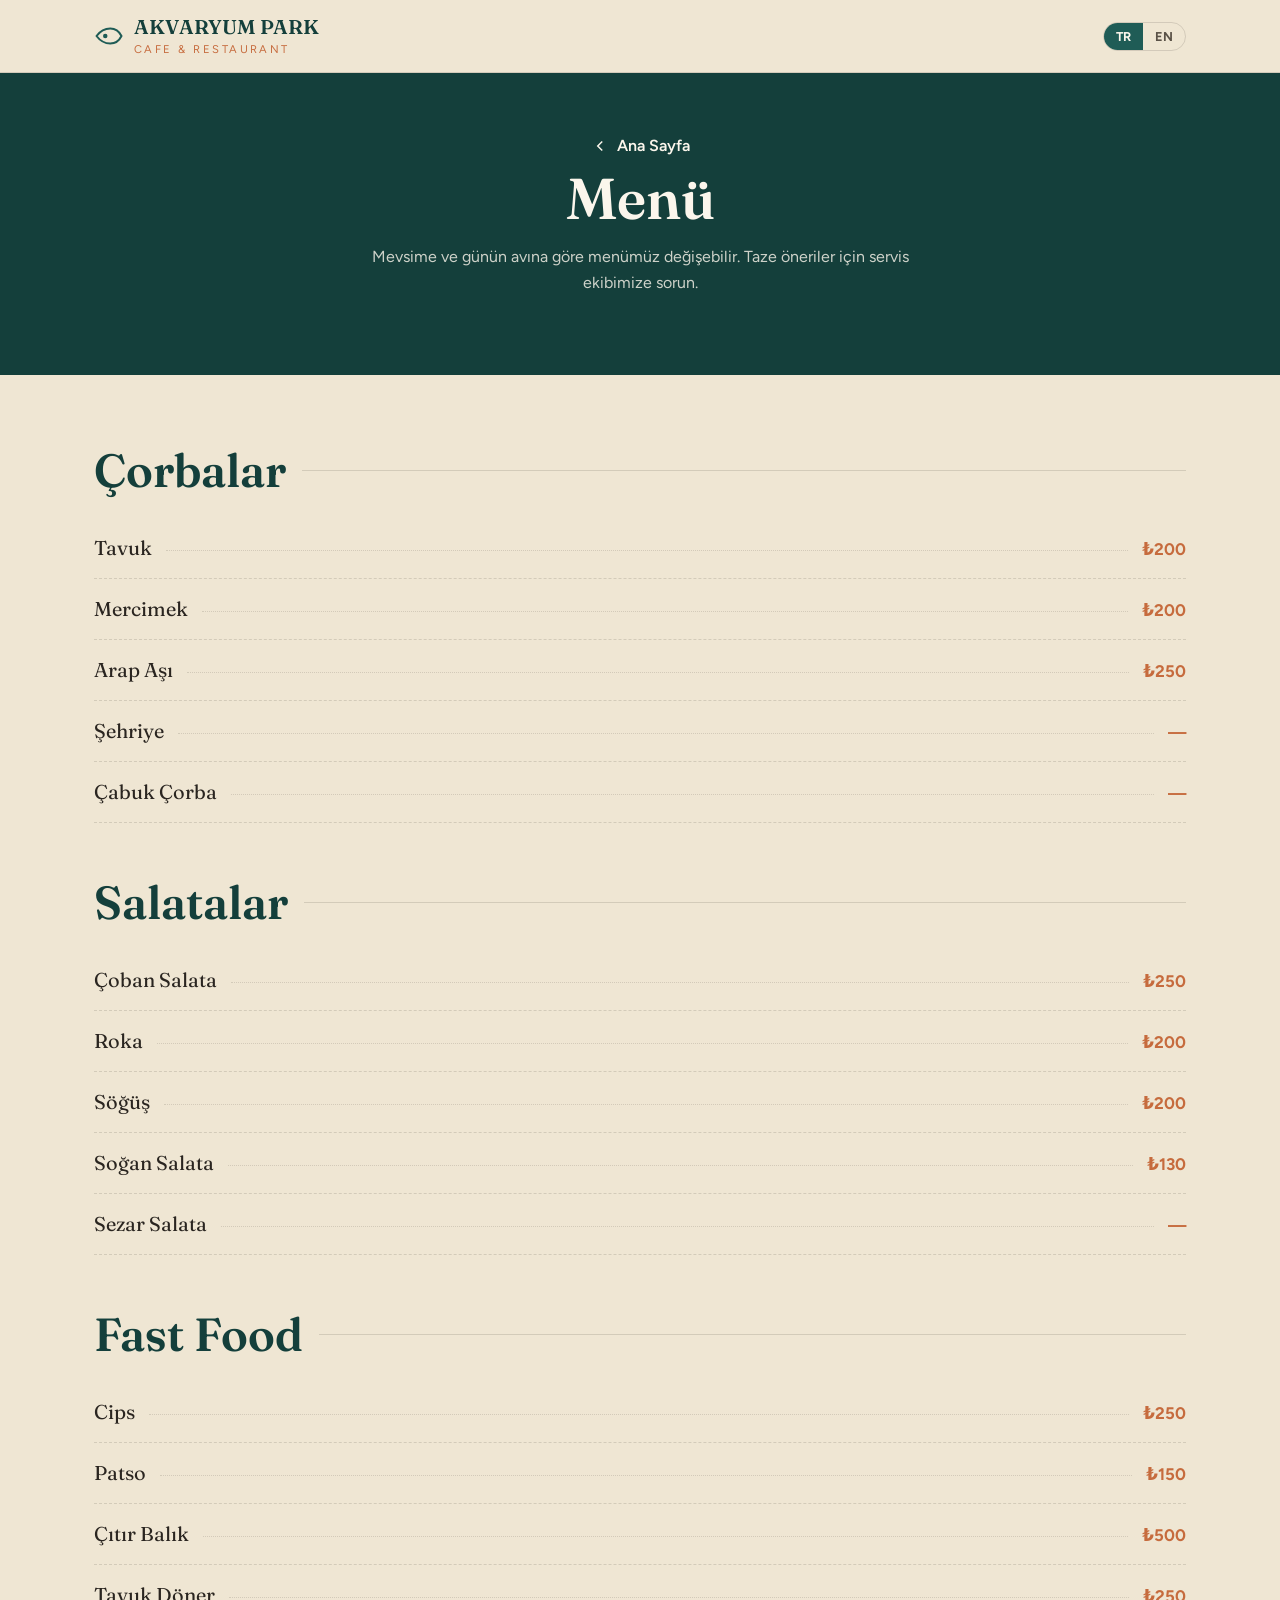
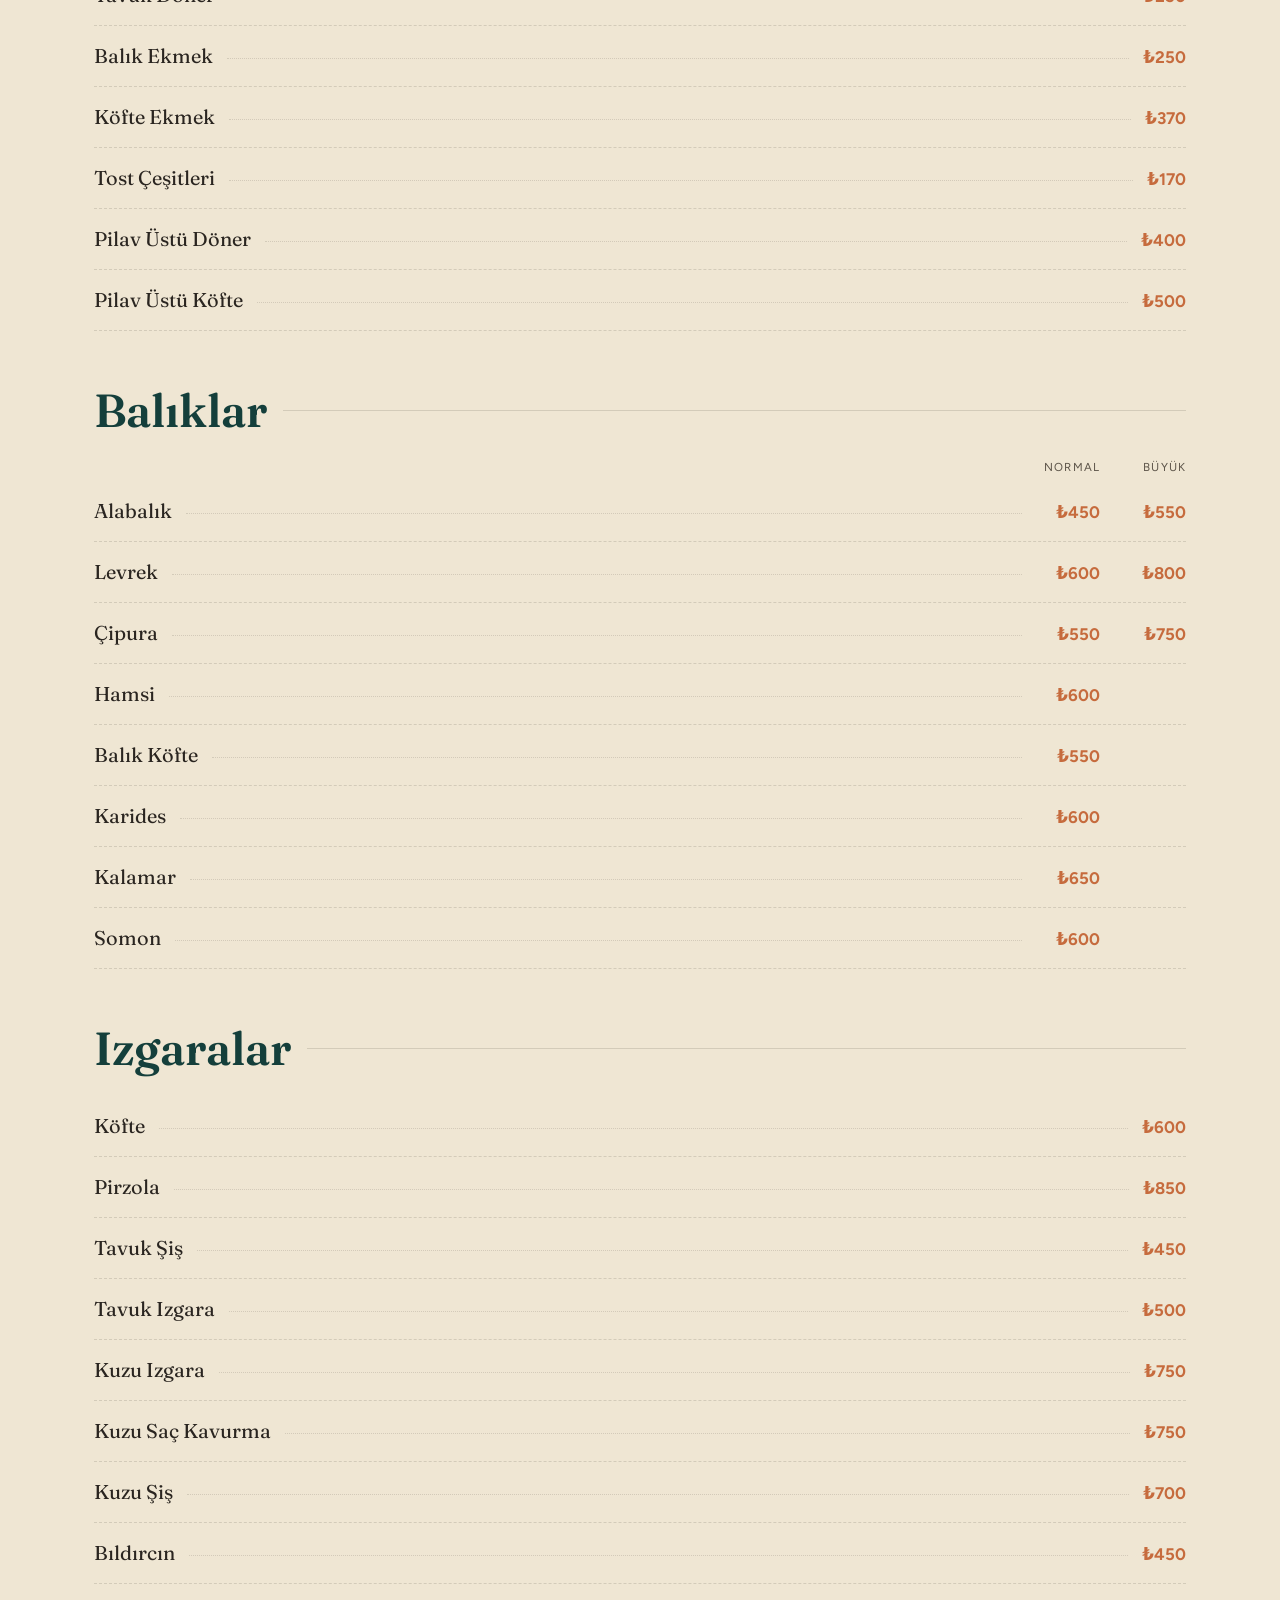
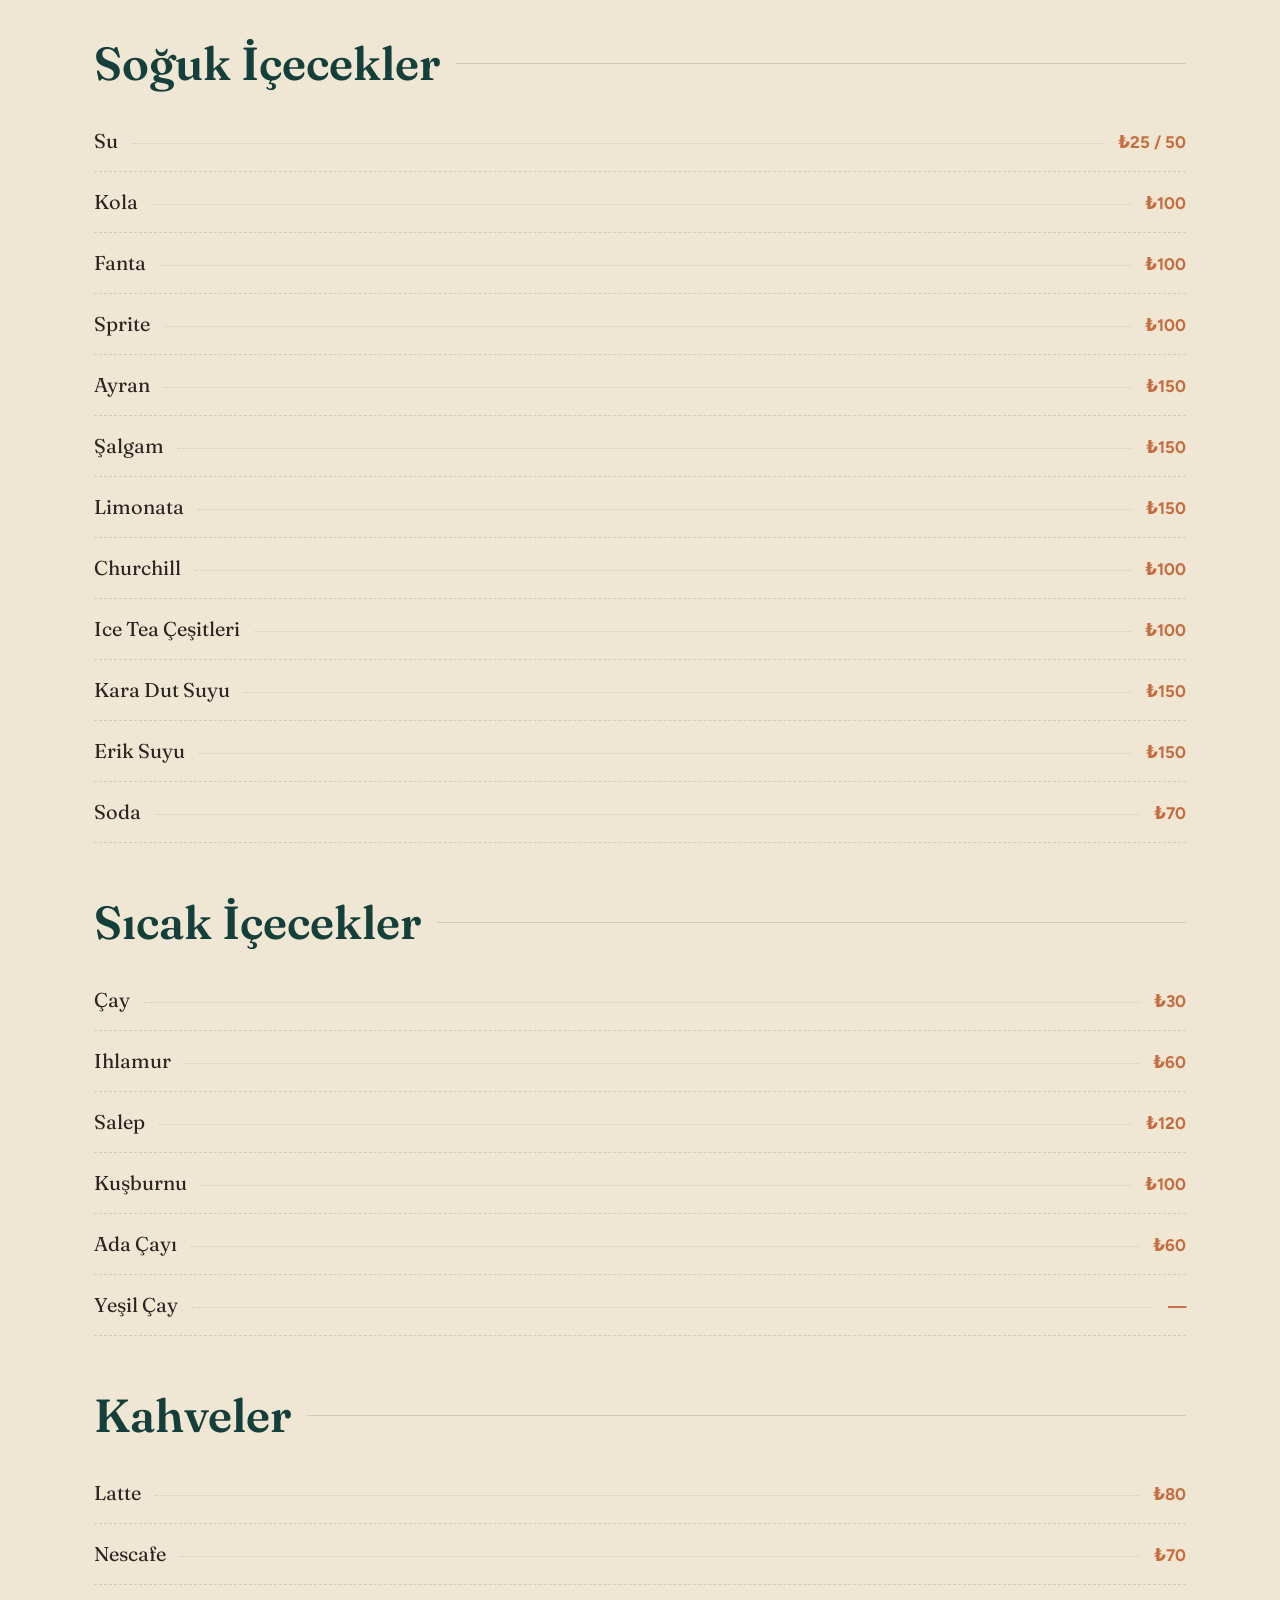
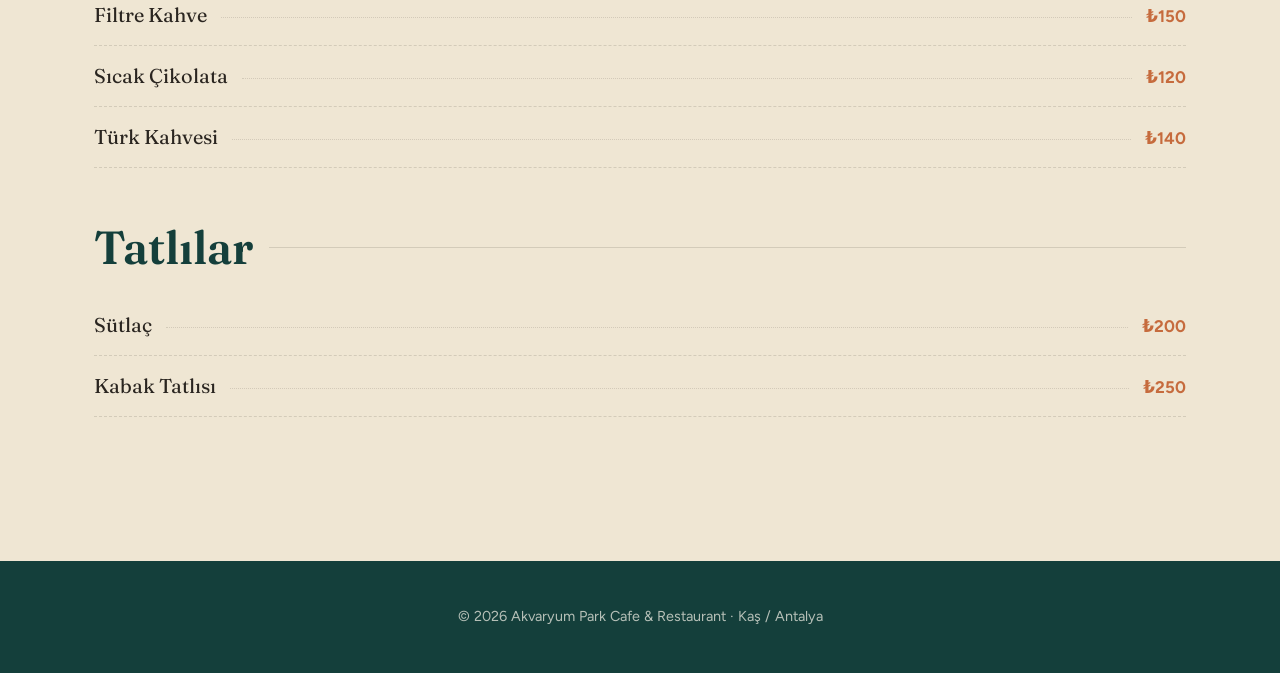
==== menu.html @ d9b3bcff "Akvaryum Park site - ilk surum" ====
<!DOCTYPE html>
<html lang="tr">
<head>
<meta charset="UTF-8" />
<meta name="viewport" content="width=device-width, initial-scale=1" />
<title>Menü — Akvaryum Park Cafe & Restaurant</title>
<meta name="description" content="Akvaryum Park Cafe & Restaurant menüsü — taze deniz ürünleri, ızgaralar, mezeler, içecekler ve tatlılar. Kaş Yeşilköy." />
<link rel="preconnect" href="https://fonts.googleapis.com">
<link rel="preconnect" href="https://fonts.gstatic.com" crossorigin>
<link href="https://fonts.googleapis.com/css2?family=Fraunces:opsz,wght@9..144,400;9..144,500;9..144,600&family=Figtree:wght@400;500;600;700&display=swap" rel="stylesheet">
<link rel="stylesheet" href="style.css" />
</head>
<body>

<header class="topbar">
  <div class="wrap">
    <a class="brand" href="index.html">
      <svg viewBox="0 0 24 24" fill="none" stroke="currentColor" stroke-width="1.6" stroke-linecap="round" stroke-linejoin="round" aria-hidden="true"><path d="M2 12c3-4 7-6 11-6 4 0 7 2 9 6-2 4-5 6-9 6-4 0-8-2-11-6Z"/><circle cx="9" cy="12" r="1" fill="currentColor"/></svg>
      <span style="display:flex;flex-direction:column"><b>Akvaryum Park</b><span>Cafe &amp; Restaurant</span></span>
    </a>
    <div class="lang" role="group" aria-label="Dil / Language" style="margin-left:auto">
      <button data-lang="tr" type="button">TR</button>
      <button data-lang="en" type="button">EN</button>
    </div>
  </div>
</header>

<section class="menu-hero">
  <div class="wrap">
    <a class="back-link" href="index.html">
      <svg width="18" height="18" viewBox="0 0 24 24" fill="none" stroke="currentColor" stroke-width="2"><path d="m15 18-6-6 6-6"/></svg>
      <span data-tr="Ana Sayfa" data-en="Home">Ana Sayfa</span>
    </a>
    <h1 data-tr="Menü" data-en="Menu">Menü</h1>
    <p data-tr="Mevsime ve günün avına göre menümüz değişebilir. Taze öneriler için servis ekibimize sorun." data-en="Our menu may change with the season and the day's catch. Ask our team for the freshest suggestions.">Mevsime ve günün avına göre menümüz değişebilir. Taze öneriler için servis ekibimize sorun.</p>
  </div>
</section>

<main class="menu-body">
  <div class="wrap">

    <!-- ÇORBALAR -->
    <div class="cat">
      <h2 data-tr="Çorbalar" data-en="Soups">Çorbalar</h2>
      <div class="dish"><div><span class="name" data-tr="Tavuk" data-en="Chicken">Tavuk</span></div><span class="dots"></span><span class="price">₺200</span></div>
      <div class="dish"><div><span class="name" data-tr="Mercimek" data-en="Lentil">Mercimek</span></div><span class="dots"></span><span class="price">₺200</span></div>
      <div class="dish"><div><span class="name" data-tr="Arap Aşı" data-en="Spicy Chicken">Arap Aşı</span></div><span class="dots"></span><span class="price">₺250</span></div>
      <div class="dish"><div><span class="name" data-tr="Şehriye" data-en="Vermicelli">Şehriye</span></div><span class="dots"></span><span class="price">—</span></div>
      <div class="dish"><div><span class="name" data-tr="Çabuk Çorba" data-en="Quick Soup">Çabuk Çorba</span></div><span class="dots"></span><span class="price">—</span></div>
    </div>

    <!-- SALATALAR -->
    <div class="cat">
      <h2 data-tr="Salatalar" data-en="Salads">Salatalar</h2>
      <div class="dish"><div><span class="name" data-tr="Çoban Salata" data-en="Shepherd's Salad">Çoban Salata</span></div><span class="dots"></span><span class="price">₺250</span></div>
      <div class="dish"><div><span class="name" data-tr="Roka" data-en="Arugula Salad">Roka</span></div><span class="dots"></span><span class="price">₺200</span></div>
      <div class="dish"><div><span class="name" data-tr="Söğüş" data-en="Cold Cut Salad">Söğüş</span></div><span class="dots"></span><span class="price">₺200</span></div>
      <div class="dish"><div><span class="name" data-tr="Soğan Salata" data-en="Onion Salad">Soğan Salata</span></div><span class="dots"></span><span class="price">₺130</span></div>
      <div class="dish"><div><span class="name" data-tr="Sezar Salata" data-en="Caesar Salad">Sezar Salata</span></div><span class="dots"></span><span class="price">—</span></div>
    </div>

    <!-- FAST FOOD -->
    <div class="cat">
      <h2 data-tr="Fast Food" data-en="Fast Food">Fast Food</h2>
      <div class="dish"><div><span class="name" data-tr="Cips" data-en="Chips">Cips</span></div><span class="dots"></span><span class="price">₺250</span></div>
      <div class="dish"><div><span class="name" data-tr="Patso" data-en="Patso">Patso</span></div><span class="dots"></span><span class="price">₺150</span></div>
      <div class="dish"><div><span class="name" data-tr="Çıtır Balık" data-en="Crispy Fish">Çıtır Balık</span></div><span class="dots"></span><span class="price">₺500</span></div>
      <div class="dish"><div><span class="name" data-tr="Tavuk Döner" data-en="Chicken Döner">Tavuk Döner</span></div><span class="dots"></span><span class="price">₺250</span></div>
      <div class="dish"><div><span class="name" data-tr="Balık Ekmek" data-en="Fish Bread">Balık Ekmek</span></div><span class="dots"></span><span class="price">₺250</span></div>
      <div class="dish"><div><span class="name" data-tr="Köfte Ekmek" data-en="Meatball Bread">Köfte Ekmek</span></div><span class="dots"></span><span class="price">₺370</span></div>
      <div class="dish"><div><span class="name" data-tr="Tost Çeşitleri" data-en="Toasties">Tost Çeşitleri</span></div><span class="dots"></span><span class="price">₺170</span></div>
      <div class="dish"><div><span class="name" data-tr="Pilav Üstü Döner" data-en="Döner over Rice">Pilav Üstü Döner</span></div><span class="dots"></span><span class="price">₺400</span></div>
      <div class="dish"><div><span class="name" data-tr="Pilav Üstü Köfte" data-en="Meatballs over Rice">Pilav Üstü Köfte</span></div><span class="dots"></span><span class="price">₺500</span></div>
    </div>

    <!-- BALIKLAR -->
    <div class="cat">
      <h2 data-tr="Balıklar" data-en="Seafood">Balıklar</h2>
      <div class="price-head"><span data-tr="Normal" data-en="Regular">Normal</span><span data-tr="Büyük" data-en="Large">Büyük</span></div>
      <div class="dish"><div><span class="name" data-tr="Alabalık" data-en="Trout">Alabalık</span></div><span class="dots"></span><span class="p2"><b>₺450</b><b>₺550</b></span></div>
      <div class="dish"><div><span class="name" data-tr="Levrek" data-en="Sea Bass">Levrek</span></div><span class="dots"></span><span class="p2"><b>₺600</b><b>₺800</b></span></div>
      <div class="dish"><div><span class="name" data-tr="Çipura" data-en="Sea Bream">Çipura</span></div><span class="dots"></span><span class="p2"><b>₺550</b><b>₺750</b></span></div>
      <div class="dish"><div><span class="name" data-tr="Hamsi" data-en="Anchovy">Hamsi</span></div><span class="dots"></span><span class="p2"><b>₺600</b><b class="empty">–</b></span></div>
      <div class="dish"><div><span class="name" data-tr="Balık Köfte" data-en="Fish Meatballs">Balık Köfte</span></div><span class="dots"></span><span class="p2"><b>₺550</b><b class="empty">–</b></span></div>
      <div class="dish"><div><span class="name" data-tr="Karides" data-en="Prawn">Karides</span></div><span class="dots"></span><span class="p2"><b>₺600</b><b class="empty">–</b></span></div>
      <div class="dish"><div><span class="name" data-tr="Kalamar" data-en="Calamari">Kalamar</span></div><span class="dots"></span><span class="p2"><b>₺650</b><b class="empty">–</b></span></div>
      <div class="dish"><div><span class="name" data-tr="Somon" data-en="Salmon">Somon</span></div><span class="dots"></span><span class="p2"><b>₺600</b><b class="empty">–</b></span></div>
    </div>

    <!-- IZGARALAR -->
    <div class="cat">
      <h2 data-tr="Izgaralar" data-en="Grills">Izgaralar</h2>
      <div class="dish"><div><span class="name" data-tr="Köfte" data-en="Meatballs">Köfte</span></div><span class="dots"></span><span class="price">₺600</span></div>
      <div class="dish"><div><span class="name" data-tr="Pirzola" data-en="Lamb Chops">Pirzola</span></div><span class="dots"></span><span class="price">₺850</span></div>
      <div class="dish"><div><span class="name" data-tr="Tavuk Şiş" data-en="Chicken Shish">Tavuk Şiş</span></div><span class="dots"></span><span class="price">₺450</span></div>
      <div class="dish"><div><span class="name" data-tr="Tavuk Izgara" data-en="Grilled Chicken">Tavuk Izgara</span></div><span class="dots"></span><span class="price">₺500</span></div>
      <div class="dish"><div><span class="name" data-tr="Kuzu Izgara" data-en="Grilled Lamb">Kuzu Izgara</span></div><span class="dots"></span><span class="price">₺750</span></div>
      <div class="dish"><div><span class="name" data-tr="Kuzu Saç Kavurma" data-en="Sautéed Lamb">Kuzu Saç Kavurma</span></div><span class="dots"></span><span class="price">₺750</span></div>
      <div class="dish"><div><span class="name" data-tr="Kuzu Şiş" data-en="Lamb Shish">Kuzu Şiş</span></div><span class="dots"></span><span class="price">₺700</span></div>
      <div class="dish"><div><span class="name" data-tr="Bıldırcın" data-en="Grilled Quail">Bıldırcın</span></div><span class="dots"></span><span class="price">₺450</span></div>
    </div>

    <!-- SOĞUK İÇECEKLER -->
    <div class="cat">
      <h2 data-tr="Soğuk İçecekler" data-en="Cold Drinks">Soğuk İçecekler</h2>
      <div class="dish"><div><span class="name" data-tr="Su" data-en="Water">Su</span></div><span class="dots"></span><span class="price">₺25 / 50</span></div>
      <div class="dish"><div><span class="name" data-tr="Kola" data-en="Cola">Kola</span></div><span class="dots"></span><span class="price">₺100</span></div>
      <div class="dish"><div><span class="name" data-tr="Fanta" data-en="Fanta">Fanta</span></div><span class="dots"></span><span class="price">₺100</span></div>
      <div class="dish"><div><span class="name" data-tr="Sprite" data-en="Sprite">Sprite</span></div><span class="dots"></span><span class="price">₺100</span></div>
      <div class="dish"><div><span class="name" data-tr="Ayran" data-en="Ayran">Ayran</span></div><span class="dots"></span><span class="price">₺150</span></div>
      <div class="dish"><div><span class="name" data-tr="Şalgam" data-en="Turnip Juice">Şalgam</span></div><span class="dots"></span><span class="price">₺150</span></div>
      <div class="dish"><div><span class="name" data-tr="Limonata" data-en="Lemonade">Limonata</span></div><span class="dots"></span><span class="price">₺150</span></div>
      <div class="dish"><div><span class="name" data-tr="Churchill" data-en="Churchill">Churchill</span></div><span class="dots"></span><span class="price">₺100</span></div>
      <div class="dish"><div><span class="name" data-tr="Ice Tea Çeşitleri" data-en="Iced Tea">Ice Tea Çeşitleri</span></div><span class="dots"></span><span class="price">₺100</span></div>
      <div class="dish"><div><span class="name" data-tr="Kara Dut Suyu" data-en="Black Mulberry Juice">Kara Dut Suyu</span></div><span class="dots"></span><span class="price">₺150</span></div>
      <div class="dish"><div><span class="name" data-tr="Erik Suyu" data-en="Plum Juice">Erik Suyu</span></div><span class="dots"></span><span class="price">₺150</span></div>
      <div class="dish"><div><span class="name" data-tr="Soda" data-en="Soda">Soda</span></div><span class="dots"></span><span class="price">₺70</span></div>
    </div>

    <!-- SICAK İÇECEKLER -->
    <div class="cat">
      <h2 data-tr="Sıcak İçecekler" data-en="Hot Drinks">Sıcak İçecekler</h2>
      <div class="dish"><div><span class="name" data-tr="Çay" data-en="Tea">Çay</span></div><span class="dots"></span><span class="price">₺30</span></div>
      <div class="dish"><div><span class="name" data-tr="Ihlamur" data-en="Linden">Ihlamur</span></div><span class="dots"></span><span class="price">₺60</span></div>
      <div class="dish"><div><span class="name" data-tr="Salep" data-en="Salep">Salep</span></div><span class="dots"></span><span class="price">₺120</span></div>
      <div class="dish"><div><span class="name" data-tr="Kuşburnu" data-en="Rosehip">Kuşburnu</span></div><span class="dots"></span><span class="price">₺100</span></div>
      <div class="dish"><div><span class="name" data-tr="Ada Çayı" data-en="Sage Tea">Ada Çayı</span></div><span class="dots"></span><span class="price">₺60</span></div>
      <div class="dish"><div><span class="name" data-tr="Yeşil Çay" data-en="Green Tea">Yeşil Çay</span></div><span class="dots"></span><span class="price">—</span></div>
    </div>

    <!-- KAHVELER -->
    <div class="cat">
      <h2 data-tr="Kahveler" data-en="Coffees">Kahveler</h2>
      <div class="dish"><div><span class="name" data-tr="Latte" data-en="Latte">Latte</span></div><span class="dots"></span><span class="price">₺80</span></div>
      <div class="dish"><div><span class="name" data-tr="Nescafe" data-en="Nescafé">Nescafe</span></div><span class="dots"></span><span class="price">₺70</span></div>
      <div class="dish"><div><span class="name" data-tr="Filtre Kahve" data-en="Filter Coffee">Filtre Kahve</span></div><span class="dots"></span><span class="price">₺150</span></div>
      <div class="dish"><div><span class="name" data-tr="Sıcak Çikolata" data-en="Hot Chocolate">Sıcak Çikolata</span></div><span class="dots"></span><span class="price">₺120</span></div>
      <div class="dish"><div><span class="name" data-tr="Türk Kahvesi" data-en="Turkish Coffee">Türk Kahvesi</span></div><span class="dots"></span><span class="price">₺140</span></div>
    </div>

    <!-- TATLILAR -->
    <div class="cat">
      <h2 data-tr="Tatlılar" data-en="Desserts">Tatlılar</h2>
      <div class="dish"><div><span class="name" data-tr="Sütlaç" data-en="Rice Pudding">Sütlaç</span></div><span class="dots"></span><span class="price">₺200</span></div>
      <div class="dish"><div><span class="name" data-tr="Kabak Tatlısı" data-en="Pumpkin Dessert">Kabak Tatlısı</span></div><span class="dots"></span><span class="price">₺250</span></div>
    </div>

  </div>
</main>

<footer>
  <div class="wrap">
    <p>© <span id="yil"></span> Akvaryum Park Cafe &amp; Restaurant · Kaş / Antalya</p>
  </div>
</footer>

<script>document.getElementById("yil").textContent = new Date().getFullYear();</script>
<script src="script.js"></script>
</body>
</html>
---- style.css ----
/* ============================================================
   Akvaryum Park Cafe & Restaurant
   Sıcak & rustik — Akdeniz bahçesi teması
   Palet: kum zemin · derin deniz-yeşili · kil/terracotta · zeytin
   ============================================================ */

:root {
  /* Renkler */
  --sand:      #EFE6D3;  /* zemin */
  --sand-2:    #E6DAC2;  /* koyu kum */
  --cream:     #FBF6EC;  /* kart yüzeyi */
  --sea:       #1F5C56;  /* derin deniz-yeşili (ana) */
  --sea-deep:  #143F3B;
  --clay:      #C66B3D;  /* terracotta aksan */
  --clay-deep: #A8542C;
  --olive:     #5B6B43;  /* bahçe yeşili */
  --gold:      #D99A4E;  /* sıcak güneş */
  --ink:       #2A2520;  /* metin */
  --ink-soft:  #5A5247;
  --line:      rgba(42,37,32,.14);

  /* Tipografi */
  --display: "Fraunces", Georgia, serif;
  --body:    "Figtree", system-ui, -apple-system, sans-serif;

  /* Ölçü */
  --maxw: 1140px;
  --radius: 14px;
  --shadow: 0 18px 40px -24px rgba(20,63,59,.45);
}

* { box-sizing: border-box; }

html { scroll-behavior: smooth; }
@media (prefers-reduced-motion: reduce) {
  html { scroll-behavior: auto; }
  * { animation: none !important; transition: none !important; }
}

body {
  margin: 0;
  font-family: var(--body);
  color: var(--ink);
  background: var(--sand);
  line-height: 1.6;
  -webkit-font-smoothing: antialiased;
}

img { max-width: 100%; display: block; }
a { color: inherit; }

.wrap { max-width: var(--maxw); margin: 0 auto; padding: 0 24px; }

/* ---------- Tipografi ---------- */
h1, h2, h3 { font-family: var(--display); font-weight: 600; line-height: 1.1; margin: 0; }
h2 { font-size: clamp(1.9rem, 4vw, 2.9rem); color: var(--sea-deep); }
.eyebrow {
  font-family: var(--body);
  font-weight: 700;
  font-size: .78rem;
  letter-spacing: .18em;
  text-transform: uppercase;
  color: var(--clay);
  margin: 0 0 .6rem;
}

/* ---------- Üst bar ---------- */
.topbar {
  position: sticky; top: 0; z-index: 50;
  background: rgba(239,230,211,.86);
  backdrop-filter: blur(10px);
  border-bottom: 1px solid var(--line);
}
.topbar .wrap {
  display: flex; align-items: center; gap: 18px;
  height: 72px;
}
.brand { display: flex; align-items: center; gap: 10px; text-decoration: none; margin-right: auto; }
.brand svg { width: 30px; height: 30px; color: var(--sea); flex: none; }
.brand b { font-family: var(--display); font-size: 1.25rem; color: var(--sea-deep); font-weight: 600; letter-spacing: .2px; }
.brand span { font-size: .7rem; letter-spacing: .22em; text-transform: uppercase; color: var(--clay); display: block; margin-top: -2px; }

.nav { display: flex; gap: 22px; align-items: center; }
.nav a { text-decoration: none; font-weight: 600; font-size: .95rem; color: var(--ink); position: relative; padding: 4px 0; }
.nav a::after {
  content: ""; position: absolute; left: 0; bottom: -2px; width: 0; height: 2px;
  background: var(--clay); transition: width .25s ease;
}
.nav a:hover::after, .nav a:focus-visible::after { width: 100%; }

.lang { display: inline-flex; border: 1px solid var(--line); border-radius: 999px; overflow: hidden; }
.lang button {
  border: 0; background: transparent; cursor: pointer;
  font-family: var(--body); font-weight: 700; font-size: .8rem;
  padding: 6px 12px; color: var(--ink-soft);
}
.lang button.is-active { background: var(--sea); color: var(--cream); }

.btn {
  display: inline-flex; align-items: center; gap: 8px;
  background: var(--clay); color: var(--cream);
  text-decoration: none; font-weight: 700; font-size: .95rem;
  padding: 12px 22px; border-radius: 999px; border: 0; cursor: pointer;
  transition: transform .15s ease, background .2s ease;
}
.btn:hover { background: var(--clay-deep); transform: translateY(-2px); }
.btn.ghost { background: transparent; color: var(--sea-deep); border: 1.5px solid var(--sea); }
.btn.ghost:hover { background: var(--sea); color: var(--cream); }
.btn.sea { background: var(--sea); }
.btn.sea:hover { background: var(--sea-deep); }

.menu-toggle { display: none; background: none; border: 0; cursor: pointer; color: var(--sea-deep); }

/* ---------- Hero ---------- */
.hero {
  position: relative; overflow: hidden;
  /* FOTOĞRAF: aşağıdaki gradyanı, gerçek bir görselle değiştirmek için
     .hero { background-image: url('img/hero.jpg'); background-size: cover; }
     satırını ekleyip alttaki ::before örtüsünü koru. */
  background:
    radial-gradient(900px 500px at 78% -8%, rgba(217,154,78,.55), transparent 60%),
    linear-gradient(180deg, #f4ecda 0%, #e9dcc0 46%, #cfe0d6 100%);
}
.hero .wrap { position: relative; z-index: 2; padding: 96px 24px 150px; max-width: 880px; }
.hero h1 {
  font-size: clamp(2.6rem, 7vw, 5rem);
  color: var(--sea-deep);
  letter-spacing: -.5px;
}
.hero .kicker {
  display: inline-block; margin-bottom: 18px;
  font-weight: 700; letter-spacing: .2em; text-transform: uppercase;
  font-size: .8rem; color: var(--clay);
}
.hero .lead {
  font-size: clamp(1.05rem, 2.4vw, 1.4rem);
  color: var(--ink-soft); max-width: 560px; margin: 18px 0 30px;
}
.hero .cta-row { display: flex; gap: 14px; flex-wrap: wrap; }

/* dalga ayracı (imza öğesi) */
.wave { display: block; width: 100%; height: 70px; }
.wave path { fill: var(--sand); }
.hero .wave { position: absolute; left: 0; bottom: -1px; z-index: 1; height: 90px; }

.divider { line-height: 0; background: transparent; }
.divider svg { width: 100%; height: 56px; display: block; }

/* ---------- Bölüm ortak ---------- */
section { padding: 80px 0; }
.section-head { max-width: 640px; margin-bottom: 44px; }
.section-head p { color: var(--ink-soft); font-size: 1.05rem; margin: 14px 0 0; }
.center { text-align: center; margin-left: auto; margin-right: auto; }

/* ---------- Hikaye ---------- */
.story { background: var(--cream); }
.story-grid { display: grid; grid-template-columns: 1.05fr .95fr; gap: 56px; align-items: center; }
.story p { font-size: 1.08rem; color: var(--ink-soft); margin: 0 0 18px; }
.story .photo {
  aspect-ratio: 4/5; border-radius: var(--radius); box-shadow: var(--shadow);
  background:
    radial-gradient(120% 90% at 20% 10%, rgba(217,154,78,.4), transparent 55%),
    linear-gradient(150deg, var(--sea) 0%, var(--sea-deep) 55%, var(--olive) 100%);
  display: grid; place-items: center; color: rgba(251,246,236,.85);
  text-align: center; padding: 24px; position: relative;
}
.photo-note { font-size: .82rem; letter-spacing: .04em; opacity: .8; max-width: 220px; }
.photo-note svg { width: 34px; height: 34px; margin: 0 auto 10px; opacity: .9; }

/* ---------- Öne çıkanlar ---------- */
.features { background: var(--sand); }
.cards { display: grid; grid-template-columns: repeat(3, 1fr); gap: 22px; }
.card {
  background: var(--cream); border-radius: var(--radius); padding: 30px 26px;
  border: 1px solid var(--line); box-shadow: 0 10px 30px -26px rgba(20,63,59,.5);
}
.card .ic {
  width: 48px; height: 48px; border-radius: 12px; display: grid; place-items: center;
  background: rgba(31,92,86,.1); color: var(--sea); margin-bottom: 16px;
}
.card .ic svg { width: 26px; height: 26px; }
.card h3 { font-size: 1.3rem; color: var(--sea-deep); margin-bottom: 8px; }
.card p { margin: 0; color: var(--ink-soft); }

/* ---------- Menü önizleme ---------- */
.menu-preview { background: var(--sea-deep); color: var(--cream); }
.menu-preview h2 { color: var(--cream); }
.menu-preview .section-head p { color: rgba(251,246,236,.78); }
.mp-grid { display: grid; grid-template-columns: repeat(2, 1fr); gap: 16px 48px; margin-bottom: 40px; }
.mp-item { display: flex; align-items: baseline; gap: 12px; padding: 12px 0; border-bottom: 1px dashed rgba(251,246,236,.22); }
.mp-item .name { font-family: var(--display); font-size: 1.18rem; }
.mp-item .dots { flex: 1; border-bottom: 1px dotted rgba(251,246,236,.35); transform: translateY(-4px); }
.mp-item .price { font-weight: 700; color: var(--gold); white-space: nowrap; }
.mp-item small { display: block; color: rgba(251,246,236,.6); font-size: .85rem; font-weight: 400; }

/* ---------- Galeri ---------- */
.gallery { background: var(--cream); }
.grid-photos { display: grid; grid-template-columns: repeat(4, 1fr); grid-auto-rows: 180px; gap: 14px; }
.gp {
  border-radius: 12px; overflow: hidden; position: relative;
  background: linear-gradient(135deg, var(--sand-2), var(--sea) 280%);
  display: grid; place-items: center; color: var(--sea-deep);
  border: 1px dashed rgba(31,92,86,.35);
}
.gp:nth-child(3n) { background: linear-gradient(135deg, #e7d8be, var(--clay) 320%); color: var(--clay-deep); }
.gp.tall { grid-row: span 2; }
.gp.wide { grid-column: span 2; }
.gp span { font-size: .8rem; letter-spacing: .04em; opacity: .75; }
.gp img { width: 100%; height: 100%; object-fit: cover; }

/* ---------- Yorumlar ---------- */
.reviews { background: var(--sand); }
.review-grid { display: grid; grid-template-columns: repeat(3, 1fr); gap: 22px; margin-bottom: 36px; }
.review {
  background: var(--cream); border-radius: var(--radius); padding: 26px;
  border: 1px solid var(--line); box-shadow: 0 10px 30px -26px rgba(20,63,59,.5);
}
.stars { color: var(--gold); letter-spacing: 2px; margin-bottom: 10px; }
.review p { font-style: italic; color: var(--ink); margin: 0 0 16px; }
.review .who { font-weight: 700; color: var(--sea-deep); }
.review .who small { display: block; font-weight: 400; color: var(--ink-soft); font-style: normal; }

/* ---------- İletişim ---------- */
.contact { background: var(--sea); color: var(--cream); }
.contact h2 { color: var(--cream); }
.contact-grid { display: grid; grid-template-columns: 1fr 1fr; gap: 48px; align-items: start; }
.info-row { display: flex; gap: 14px; margin-bottom: 22px; align-items: flex-start; }
.info-row svg { width: 24px; height: 24px; flex: none; color: var(--gold); margin-top: 3px; }
.info-row b { display: block; font-size: 1.05rem; }
.info-row a { color: var(--cream); text-decoration: none; }
.info-row a:hover { text-decoration: underline; }
.info-row span { color: rgba(251,246,236,.82); }
.socials { display: flex; gap: 12px; margin-top: 8px; }
.socials a {
  width: 44px; height: 44px; border-radius: 50%; display: grid; place-items: center;
  background: rgba(251,246,236,.12); color: var(--cream); transition: background .2s;
}
.socials a:hover { background: var(--clay); }
.map-frame { border-radius: var(--radius); overflow: hidden; box-shadow: var(--shadow); min-height: 340px; }
.map-frame iframe { width: 100%; height: 100%; min-height: 340px; border: 0; display: block; }

/* ---------- Footer ---------- */
footer { background: var(--sea-deep); color: rgba(251,246,236,.7); padding: 30px 0; text-align: center; font-size: .9rem; }
footer a { color: var(--gold); text-decoration: none; }

/* ============ MENÜ SAYFASI ============ */
.menu-hero { background: var(--sea-deep); color: var(--cream); padding: 60px 0 80px; text-align: center; position: relative; }
.menu-hero h1 { font-size: clamp(2.2rem, 6vw, 3.6rem); color: var(--cream); }
.menu-hero p { color: rgba(251,246,236,.8); max-width: 560px; margin: 14px auto 0; }
.menu-note {
  background: rgba(217,154,78,.18); border: 1px dashed var(--gold); color: #fbeeda;
  border-radius: 12px; padding: 14px 18px; margin: 28px auto 0; max-width: 760px; font-size: .92rem;
}
.menu-body { padding: 70px 0 90px; }
.cat { margin-bottom: 54px; }
.cat h2 { display: flex; align-items: center; gap: 16px; margin-bottom: 22px; }
.cat h2::after { content: ""; flex: 1; height: 1px; background: var(--line); }
.dish { display: flex; align-items: baseline; gap: 14px; padding: 14px 0; border-bottom: 1px dashed var(--line); }
.dish .name { font-family: var(--display); font-size: 1.25rem; color: var(--ink); }
.dish .desc { display: block; font-size: .92rem; color: var(--ink-soft); font-family: var(--body); margin-top: 2px; }
.dish .dots { flex: 1; border-bottom: 1px dotted var(--line); transform: translateY(-4px); }
.dish .price { font-weight: 700; color: var(--clay); white-space: nowrap; font-size: 1.05rem; }
.back-link { display: inline-flex; align-items: center; gap: 8px; color: var(--cream); text-decoration: none; font-weight: 600; margin-bottom: 8px; }
.back-link:hover { text-decoration: underline; }

/* çift fiyat (Normal / Büyük) */
.price-head { display: flex; justify-content: flex-end; gap: 22px; margin-bottom: 4px; }
.price-head span { width: 64px; text-align: right; font-size: .72rem; letter-spacing: .1em; text-transform: uppercase; color: var(--ink-soft); }
.dish .p2 { display: inline-flex; gap: 22px; white-space: nowrap; }
.dish .p2 b { width: 64px; text-align: right; color: var(--clay); font-weight: 700; font-size: 1.05rem; }
.dish .p2 b.empty { color: transparent; }
@media (max-width: 520px) {
  .price-head span, .dish .p2 b { width: 52px; }
  .dish .name { font-size: 1.12rem; }
}

/* ---------- Mobil ---------- */
@media (max-width: 860px) {
  .story-grid, .contact-grid { grid-template-columns: 1fr; gap: 32px; }
  .cards, .review-grid { grid-template-columns: 1fr; }
  .mp-grid { grid-template-columns: 1fr; }
  .grid-photos { grid-template-columns: repeat(2, 1fr); grid-auto-rows: 150px; }
  .gp.wide { grid-column: span 2; }

  .menu-toggle { display: inline-grid; place-items: center; }
  .nav {
    position: absolute; top: 72px; left: 0; right: 0;
    flex-direction: column; gap: 0; background: var(--cream);
    border-bottom: 1px solid var(--line); padding: 8px 0;
    display: none;
  }
  .nav.open { display: flex; }
  .nav a { width: 100%; padding: 14px 24px; }
  .topbar .wrap { gap: 12px; }
  .brand b { font-size: 1.05rem; white-space: nowrap; }
  .brand span { font-size: .62rem; }
  .brand svg { width: 26px; height: 26px; }
}

/* ---------- Rezervasyon / Organizasyon ---------- */
.booking { background: var(--sand); }
.booking-form {
  max-width: 720px; margin: 0 auto; background: var(--cream);
  border: 1px solid var(--line); border-radius: var(--radius);
  padding: 32px; box-shadow: var(--shadow);
}
.booking-form .field { margin-bottom: 18px; }
.booking-form label { display: block; font-weight: 600; font-size: .9rem; margin-bottom: 6px; color: var(--sea-deep); }
.booking-form input, .booking-form select, .booking-form textarea {
  width: 100%; padding: 12px 14px; border: 1px solid var(--line); border-radius: 10px;
  font-family: var(--body); font-size: 1rem; background: #fff; color: var(--ink);
}
.booking-form textarea { resize: vertical; }
.booking-form input:focus, .booking-form select:focus, .booking-form textarea:focus {
  outline: none; border-color: var(--sea); box-shadow: 0 0 0 3px rgba(31,92,86,.15);
}
.row2 { display: grid; grid-template-columns: 1fr 1fr; gap: 16px; }
.booking-form .btn { width: 100%; justify-content: center; margin-top: 8px; }
.form-note { font-size: .85rem; color: var(--ink-soft); text-align: center; margin: 14px 0 0; }
@media (max-width: 560px) { .row2 { grid-template-columns: 1fr; } .booking-form { padding: 22px; } }

/* erişilebilirlik */
:focus-visible { outline: 3px solid var(--gold); outline-offset: 2px; border-radius: 4px; }
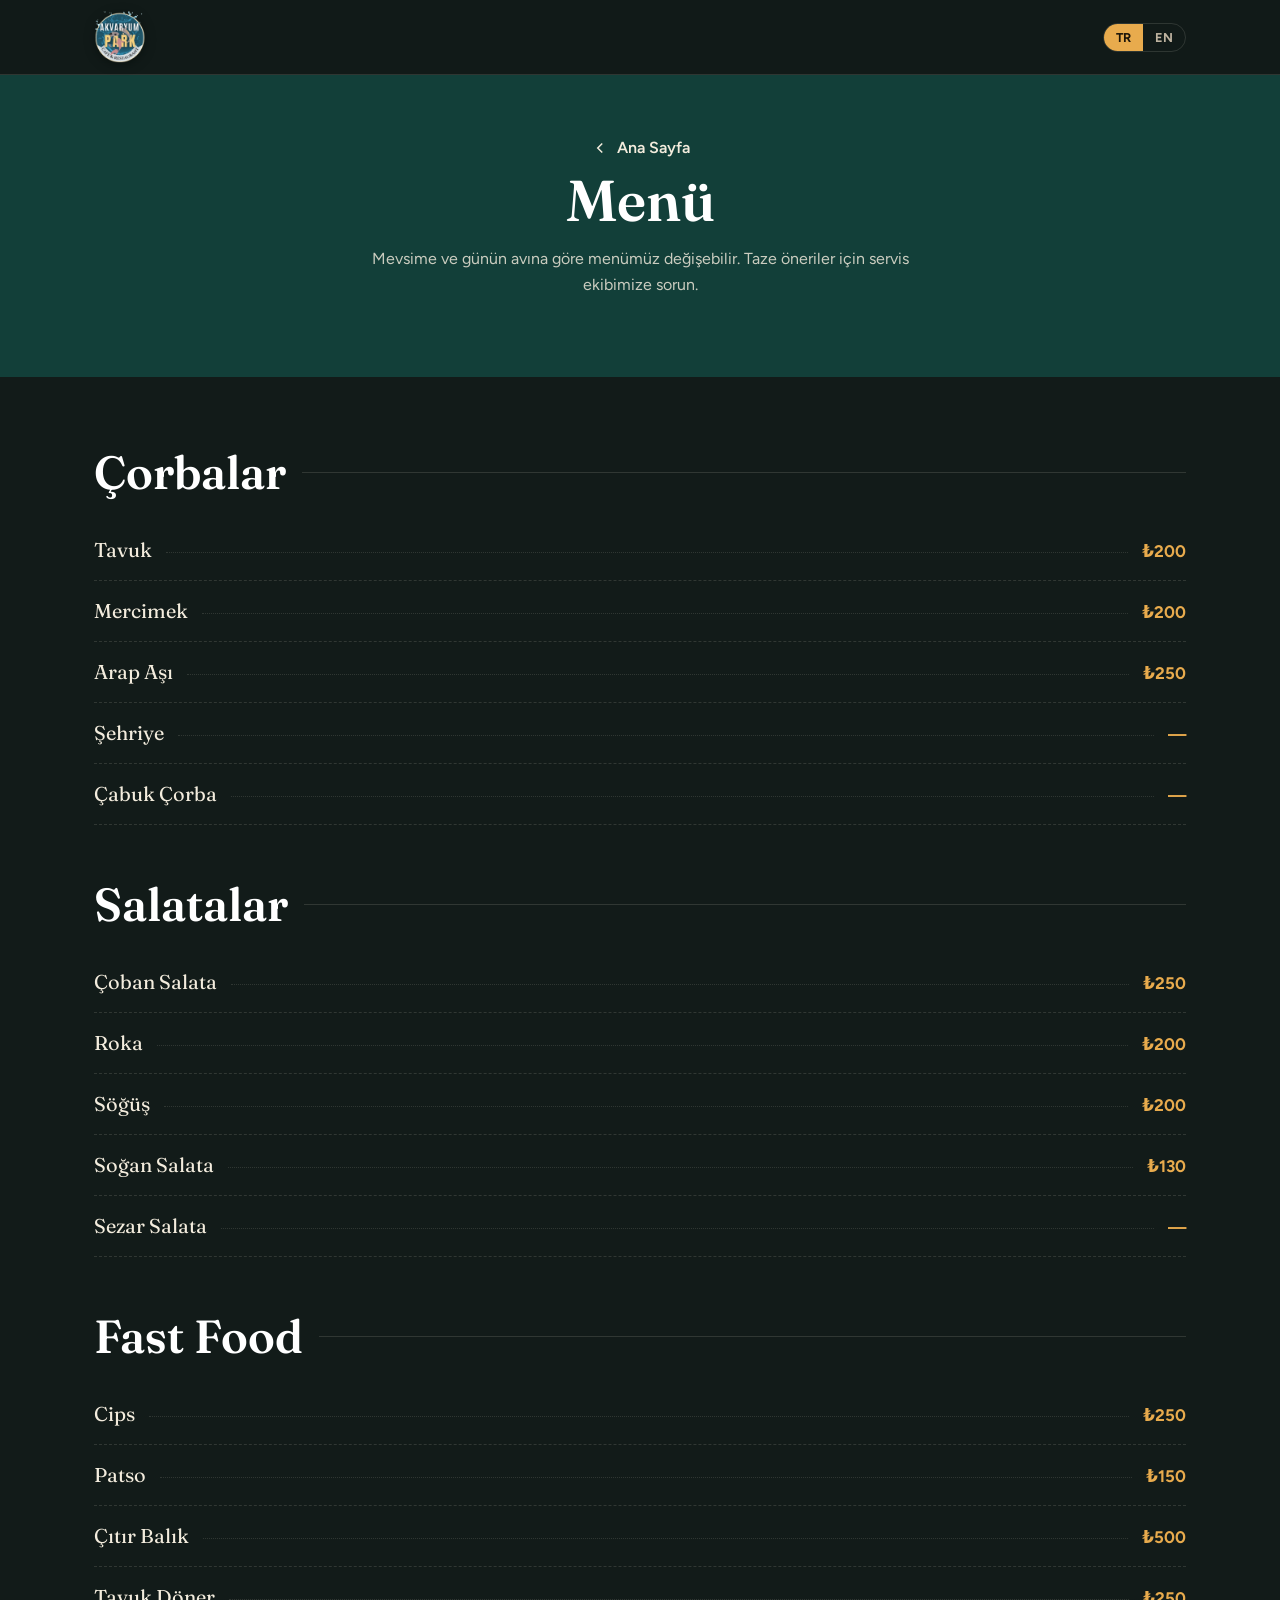
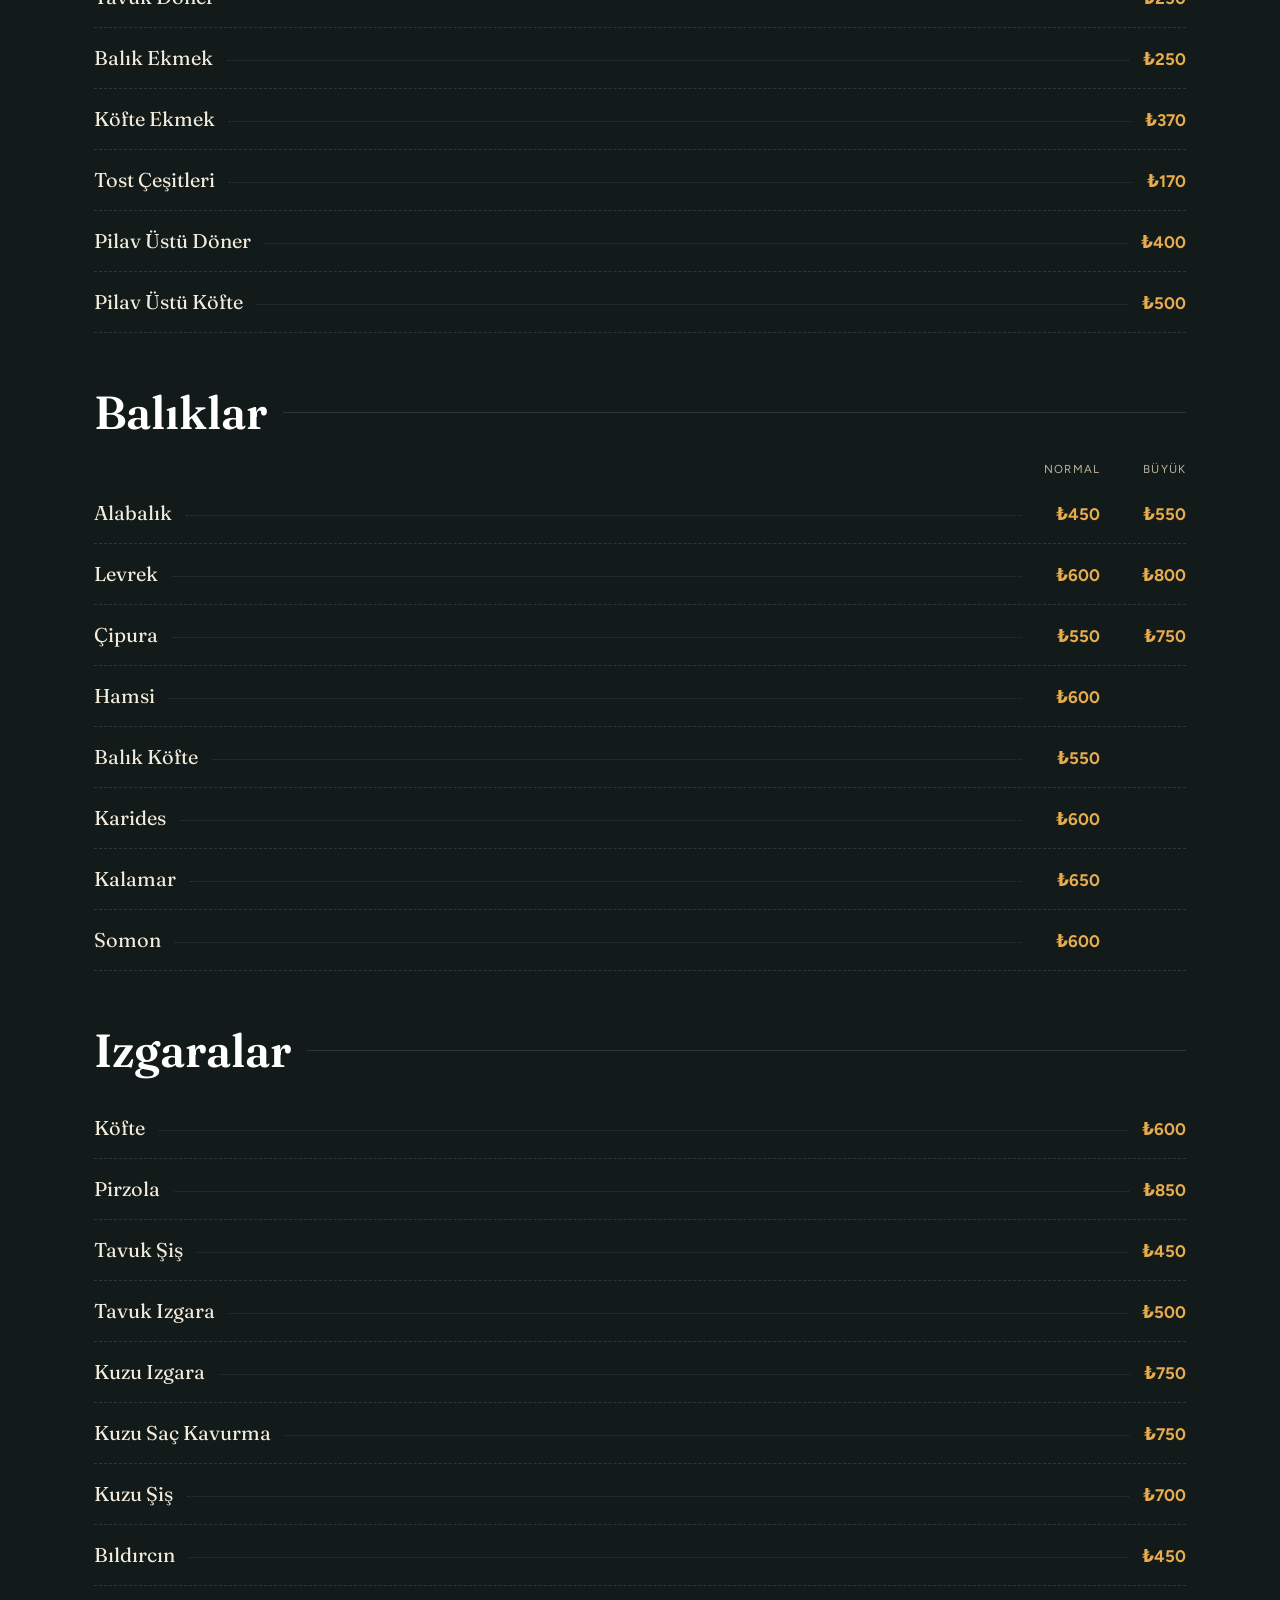
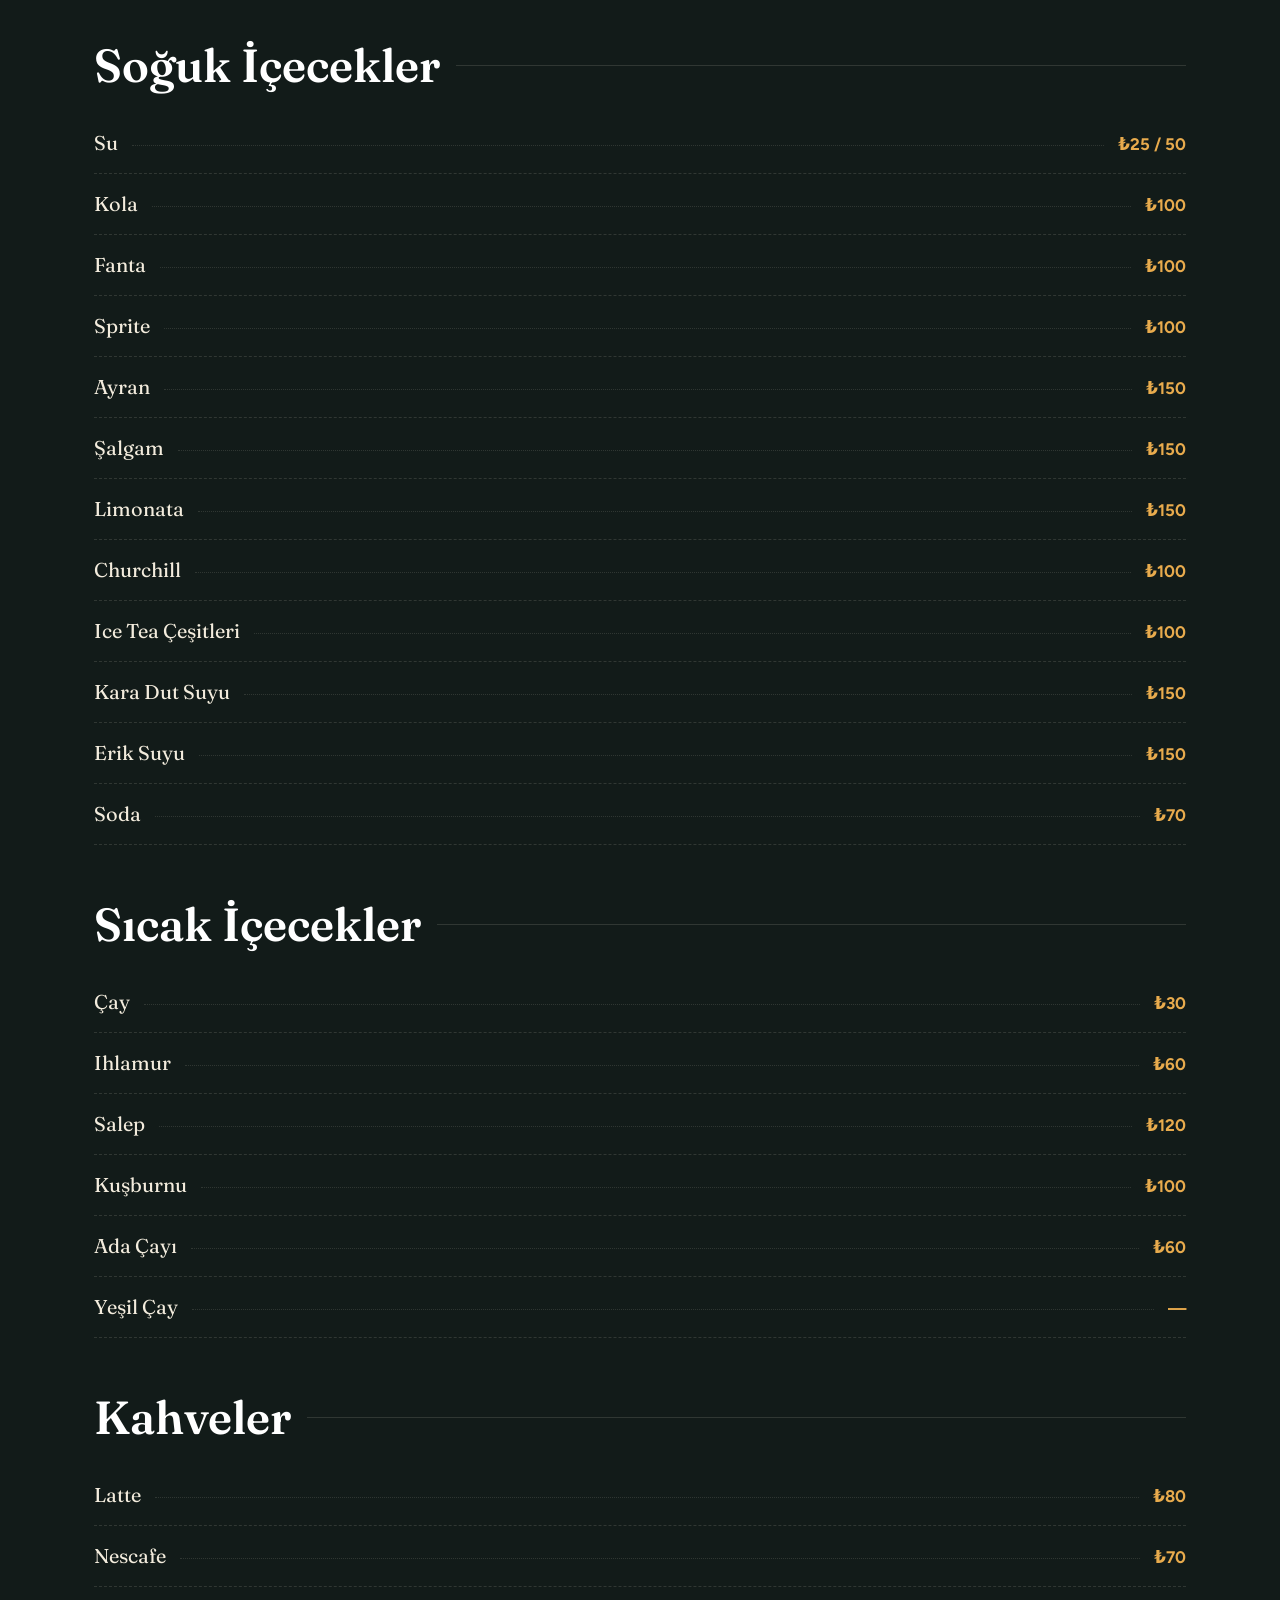
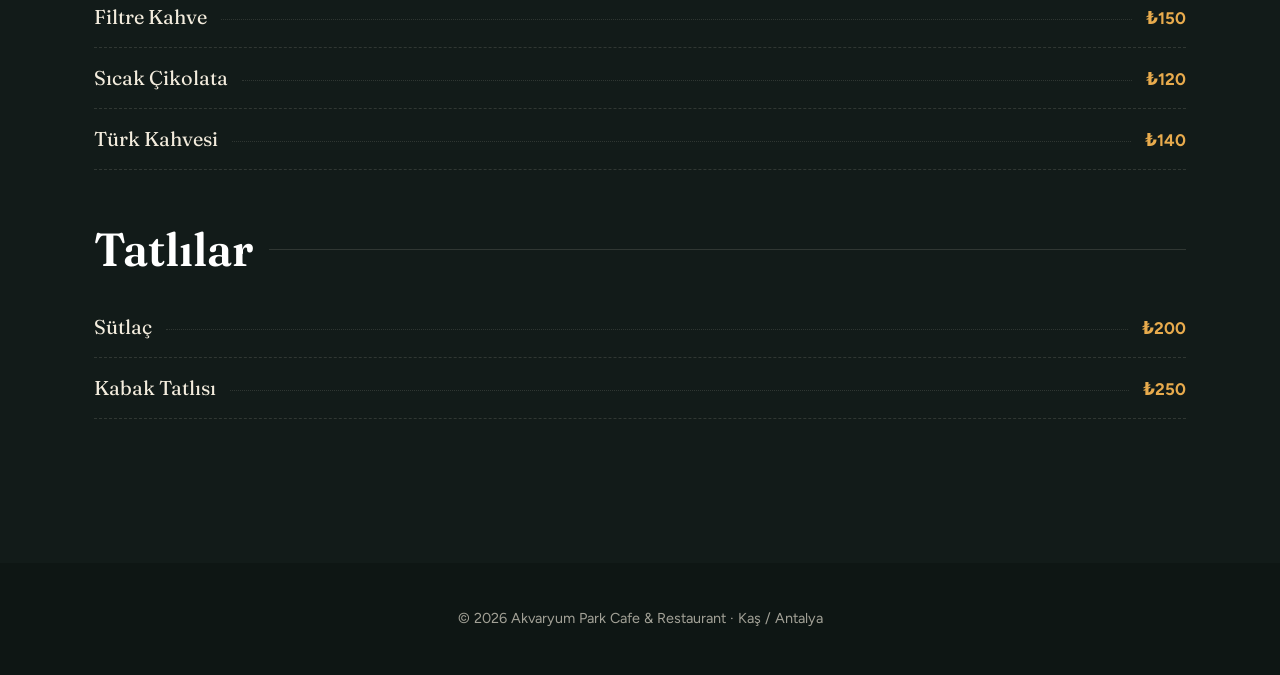
==== commit d13ab42e: "Gece bahcesi konsepti" ====
--- a/menu.html
+++ b/menu.html
@@ -4,7 +4,7 @@
 <meta charset="UTF-8" />
 <meta name="viewport" content="width=device-width, initial-scale=1" />
 <title>Menü — Akvaryum Park Cafe & Restaurant</title>
-<meta name="description" content="Akvaryum Park Cafe & Restaurant menüsü — taze deniz ürünleri, ızgaralar, mezeler, içecekler ve tatlılar. Kaş Yeşilköy." />
+<meta name="description" content="Akvaryum Park Cafe & Restaurant menüsü — taze balık, ızgaralar, mezeler, içecekler ve tatlılar. Kaş Yeşilköy." />
 <link rel="preconnect" href="https://fonts.googleapis.com">
 <link rel="preconnect" href="https://fonts.gstatic.com" crossorigin>
 <link href="https://fonts.googleapis.com/css2?family=Fraunces:opsz,wght@9..144,400;9..144,500;9..144,600&family=Figtree:wght@400;500;600;700&display=swap" rel="stylesheet">
@@ -15,8 +15,7 @@
 <header class="topbar">
   <div class="wrap">
     <a class="brand" href="index.html">
-      <svg viewBox="0 0 24 24" fill="none" stroke="currentColor" stroke-width="1.6" stroke-linecap="round" stroke-linejoin="round" aria-hidden="true"><path d="M2 12c3-4 7-6 11-6 4 0 7 2 9 6-2 4-5 6-9 6-4 0-8-2-11-6Z"/><circle cx="9" cy="12" r="1" fill="currentColor"/></svg>
-      <span style="display:flex;flex-direction:column"><b>Akvaryum Park</b><span>Cafe &amp; Restaurant</span></span>
+      <img class="brand-logo" src="img/logo.png" alt="Akvaryum Park Cafe & Restaurant" />
     </a>
     <div class="lang" role="group" aria-label="Dil / Language" style="margin-left:auto">
       <button data-lang="tr" type="button">TR</button>
@@ -75,7 +74,7 @@
 
     <!-- BALIKLAR -->
     <div class="cat">
-      <h2 data-tr="Balıklar" data-en="Seafood">Balıklar</h2>
+      <h2 data-tr="Balıklar" data-en="Fish">Balıklar</h2>
       <div class="price-head"><span data-tr="Normal" data-en="Regular">Normal</span><span data-tr="Büyük" data-en="Large">Büyük</span></div>
       <div class="dish"><div><span class="name" data-tr="Alabalık" data-en="Trout">Alabalık</span></div><span class="dots"></span><span class="p2"><b>₺450</b><b>₺550</b></span></div>
       <div class="dish"><div><span class="name" data-tr="Levrek" data-en="Sea Bass">Levrek</span></div><span class="dots"></span><span class="p2"><b>₺600</b><b>₺800</b></span></div>
--- a/style.css
+++ b/style.css
@@ -1,323 +1,208 @@
 /* ============================================================
    Akvaryum Park Cafe & Restaurant
-   Sıcak & rustik — Akdeniz bahçesi teması
-   Palet: kum zemin · derin deniz-yeşili · kil/terracotta · zeytin
+   "Akdeniz'de saklı bir gece bahçesi"
+   Gece paleti: koyu gece-yeşili · dolunay altını (amber) · akvaryum turkuazı
    ============================================================ */
 
 :root {
-  /* Renkler */
-  --sand:      #EFE6D3;  /* zemin */
-  --sand-2:    #E6DAC2;  /* koyu kum */
-  --cream:     #FBF6EC;  /* kart yüzeyi */
-  --sea:       #1F5C56;  /* derin deniz-yeşili (ana) */
-  --sea-deep:  #143F3B;
-  --clay:      #C66B3D;  /* terracotta aksan */
-  --clay-deep: #A8542C;
-  --olive:     #5B6B43;  /* bahçe yeşili */
-  --gold:      #D99A4E;  /* sıcak güneş */
-  --ink:       #2A2520;  /* metin */
-  --ink-soft:  #5A5247;
-  --line:      rgba(42,37,32,.14);
-
-  /* Tipografi */
+  --bg:        #121B19;  /* gece zemin */
+  --bg-2:      #1A2725;  /* açık gece bölüm */
+  --panel:     #21322D;  /* kart */
+  --panel-2:   #16211E;  /* input */
+  --text:      #F3ECDD;  /* sıcak krem metin */
+  --text-soft: #BEB3A0;
+  --amber:     #E8AB4D;  /* dolunay altını (ana aksan) */
+  --amber-deep:#C5862E;
+  --sea:       #2F8B7E;  /* akvaryum turkuazı */
+  --sea-deep:  #123F39;
+  --lemon:     #E7C24A;
+  --ink-dark:  #1B1409;  /* amber buton üstü metin */
+  --line:      rgba(243,236,221,.13);
+
   --display: "Fraunces", Georgia, serif;
   --body:    "Figtree", system-ui, -apple-system, sans-serif;
-
-  /* Ölçü */
   --maxw: 1140px;
   --radius: 14px;
-  --shadow: 0 18px 40px -24px rgba(20,63,59,.45);
+  --shadow: 0 22px 50px -28px rgba(0,0,0,.7);
 }
 
 * { box-sizing: border-box; }
-
 html { scroll-behavior: smooth; }
-@media (prefers-reduced-motion: reduce) {
-  html { scroll-behavior: auto; }
-  * { animation: none !important; transition: none !important; }
-}
+@media (prefers-reduced-motion: reduce){ html{scroll-behavior:auto} *{animation:none!important;transition:none!important} }
 
 body {
-  margin: 0;
-  font-family: var(--body);
-  color: var(--ink);
-  background: var(--sand);
-  line-height: 1.6;
-  -webkit-font-smoothing: antialiased;
-}
-
+  margin: 0; font-family: var(--body); color: var(--text);
+  background: var(--bg); line-height: 1.6; -webkit-font-smoothing: antialiased;
+}
 img { max-width: 100%; display: block; }
 a { color: inherit; }
-
 .wrap { max-width: var(--maxw); margin: 0 auto; padding: 0 24px; }
 
-/* ---------- Tipografi ---------- */
-h1, h2, h3 { font-family: var(--display); font-weight: 600; line-height: 1.1; margin: 0; }
-h2 { font-size: clamp(1.9rem, 4vw, 2.9rem); color: var(--sea-deep); }
-.eyebrow {
-  font-family: var(--body);
-  font-weight: 700;
-  font-size: .78rem;
-  letter-spacing: .18em;
-  text-transform: uppercase;
-  color: var(--clay);
-  margin: 0 0 .6rem;
-}
+h1,h2,h3 { font-family: var(--display); font-weight: 600; line-height: 1.1; margin: 0; }
+h2 { font-size: clamp(1.9rem, 4vw, 2.9rem); color: var(--text); }
+.eyebrow { font-family: var(--body); font-weight: 700; font-size: .78rem; letter-spacing: .18em; text-transform: uppercase; color: var(--amber); margin: 0 0 .6rem; }
 
 /* ---------- Üst bar ---------- */
-.topbar {
-  position: sticky; top: 0; z-index: 50;
-  background: rgba(239,230,211,.86);
-  backdrop-filter: blur(10px);
-  border-bottom: 1px solid var(--line);
-}
-.topbar .wrap {
-  display: flex; align-items: center; gap: 18px;
-  height: 72px;
-}
+.topbar { position: sticky; top: 0; z-index: 50; background: rgba(18,27,25,.82); backdrop-filter: blur(12px); border-bottom: 1px solid var(--line); }
+.topbar .wrap { display: flex; align-items: center; gap: 18px; height: 74px; }
 .brand { display: flex; align-items: center; gap: 10px; text-decoration: none; margin-right: auto; }
-.brand svg { width: 30px; height: 30px; color: var(--sea); flex: none; }
-.brand b { font-family: var(--display); font-size: 1.25rem; color: var(--sea-deep); font-weight: 600; letter-spacing: .2px; }
-.brand span { font-size: .7rem; letter-spacing: .22em; text-transform: uppercase; color: var(--clay); display: block; margin-top: -2px; }
-
-.nav { display: flex; gap: 22px; align-items: center; }
-.nav a { text-decoration: none; font-weight: 600; font-size: .95rem; color: var(--ink); position: relative; padding: 4px 0; }
-.nav a::after {
-  content: ""; position: absolute; left: 0; bottom: -2px; width: 0; height: 2px;
-  background: var(--clay); transition: width .25s ease;
-}
+.brand-logo { height: 52px; width: auto; display: block; filter: drop-shadow(0 2px 6px rgba(0,0,0,.4)); }
+.nav { display: flex; gap: 20px; align-items: center; }
+.nav a { text-decoration: none; font-weight: 600; font-size: .94rem; color: var(--text); position: relative; padding: 4px 0; }
+.nav a::after { content: ""; position: absolute; left: 0; bottom: -2px; width: 0; height: 2px; background: var(--amber); transition: width .25s ease; }
 .nav a:hover::after, .nav a:focus-visible::after { width: 100%; }
-
 .lang { display: inline-flex; border: 1px solid var(--line); border-radius: 999px; overflow: hidden; }
-.lang button {
-  border: 0; background: transparent; cursor: pointer;
-  font-family: var(--body); font-weight: 700; font-size: .8rem;
-  padding: 6px 12px; color: var(--ink-soft);
-}
-.lang button.is-active { background: var(--sea); color: var(--cream); }
-
-.btn {
-  display: inline-flex; align-items: center; gap: 8px;
-  background: var(--clay); color: var(--cream);
-  text-decoration: none; font-weight: 700; font-size: .95rem;
-  padding: 12px 22px; border-radius: 999px; border: 0; cursor: pointer;
-  transition: transform .15s ease, background .2s ease;
-}
-.btn:hover { background: var(--clay-deep); transform: translateY(-2px); }
-.btn.ghost { background: transparent; color: var(--sea-deep); border: 1.5px solid var(--sea); }
-.btn.ghost:hover { background: var(--sea); color: var(--cream); }
-.btn.sea { background: var(--sea); }
+.lang button { border: 0; background: transparent; cursor: pointer; font-family: var(--body); font-weight: 700; font-size: .8rem; padding: 6px 12px; color: var(--text-soft); }
+.lang button.is-active { background: var(--amber); color: var(--ink-dark); }
+
+.btn { display: inline-flex; align-items: center; gap: 8px; background: var(--amber); color: var(--ink-dark); text-decoration: none; font-weight: 700; font-size: .95rem; padding: 12px 22px; border-radius: 999px; border: 0; cursor: pointer; transition: transform .15s ease, background .2s ease; }
+.btn:hover { background: var(--amber-deep); transform: translateY(-2px); }
+.btn.ghost { background: transparent; color: var(--text); border: 1.5px solid rgba(243,236,221,.5); }
+.btn.ghost:hover { background: var(--text); color: var(--bg); }
+.btn.sea { background: var(--sea); color: #fff; }
 .btn.sea:hover { background: var(--sea-deep); }
-
-.menu-toggle { display: none; background: none; border: 0; cursor: pointer; color: var(--sea-deep); }
+.menu-toggle { display: none; background: none; border: 0; cursor: pointer; color: var(--text); }
 
 /* ---------- Hero ---------- */
 .hero {
-  position: relative; overflow: hidden;
-  /* FOTOĞRAF: aşağıdaki gradyanı, gerçek bir görselle değiştirmek için
-     .hero { background-image: url('img/hero.jpg'); background-size: cover; }
-     satırını ekleyip alttaki ::before örtüsünü koru. */
+  position: relative; overflow: hidden; min-height: 90vh; display: flex; align-items: flex-end;
   background:
-    radial-gradient(900px 500px at 78% -8%, rgba(217,154,78,.55), transparent 60%),
-    linear-gradient(180deg, #f4ecda 0%, #e9dcc0 46%, #cfe0d6 100%);
-}
-.hero .wrap { position: relative; z-index: 2; padding: 96px 24px 150px; max-width: 880px; }
-.hero h1 {
-  font-size: clamp(2.6rem, 7vw, 5rem);
-  color: var(--sea-deep);
-  letter-spacing: -.5px;
-}
-.hero .kicker {
-  display: inline-block; margin-bottom: 18px;
-  font-weight: 700; letter-spacing: .2em; text-transform: uppercase;
-  font-size: .8rem; color: var(--clay);
-}
-.hero .lead {
-  font-size: clamp(1.05rem, 2.4vw, 1.4rem);
-  color: var(--ink-soft); max-width: 560px; margin: 18px 0 30px;
-}
+    linear-gradient(180deg, rgba(10,16,15,.30) 0%, rgba(10,16,15,.55) 55%, rgba(12,19,17,.92) 100%),
+    url('img/exterior-night.jpg') center/cover no-repeat;
+}
+.hero .wrap { position: relative; z-index: 2; padding: 0 24px 120px; max-width: 860px; }
+.hero .kicker { display: inline-block; margin-bottom: 16px; font-weight: 700; letter-spacing: .2em; text-transform: uppercase; font-size: .8rem; color: var(--amber); }
+.hero h1 { font-size: clamp(2.4rem, 6.5vw, 4.6rem); color: #fff; letter-spacing: -.5px; text-shadow: 0 2px 30px rgba(0,0,0,.6); }
+.hero .lead { font-size: clamp(1.05rem, 2.2vw, 1.35rem); color: rgba(255,255,255,.92); max-width: 600px; margin: 18px 0 30px; text-shadow: 0 1px 16px rgba(0,0,0,.55); }
 .hero .cta-row { display: flex; gap: 14px; flex-wrap: wrap; }
-
-/* dalga ayracı (imza öğesi) */
 .wave { display: block; width: 100%; height: 70px; }
-.wave path { fill: var(--sand); }
-.hero .wave { position: absolute; left: 0; bottom: -1px; z-index: 1; height: 90px; }
-
-.divider { line-height: 0; background: transparent; }
-.divider svg { width: 100%; height: 56px; display: block; }
-
-/* ---------- Bölüm ortak ---------- */
-section { padding: 80px 0; }
+.wave path { fill: var(--bg-2); }
+.hero .wave { position: absolute; left: 0; bottom: -1px; z-index: 1; height: 80px; }
+
+section { padding: 84px 0; }
 .section-head { max-width: 640px; margin-bottom: 44px; }
-.section-head p { color: var(--ink-soft); font-size: 1.05rem; margin: 14px 0 0; }
+.section-head p { color: var(--text-soft); font-size: 1.05rem; margin: 14px 0 0; }
 .center { text-align: center; margin-left: auto; margin-right: auto; }
 
 /* ---------- Hikaye ---------- */
-.story { background: var(--cream); }
+.story { background: var(--bg-2); }
 .story-grid { display: grid; grid-template-columns: 1.05fr .95fr; gap: 56px; align-items: center; }
-.story p { font-size: 1.08rem; color: var(--ink-soft); margin: 0 0 18px; }
-.story .photo {
-  aspect-ratio: 4/5; border-radius: var(--radius); box-shadow: var(--shadow);
-  background:
-    radial-gradient(120% 90% at 20% 10%, rgba(217,154,78,.4), transparent 55%),
-    linear-gradient(150deg, var(--sea) 0%, var(--sea-deep) 55%, var(--olive) 100%);
-  display: grid; place-items: center; color: rgba(251,246,236,.85);
-  text-align: center; padding: 24px; position: relative;
-}
-.photo-note { font-size: .82rem; letter-spacing: .04em; opacity: .8; max-width: 220px; }
-.photo-note svg { width: 34px; height: 34px; margin: 0 auto 10px; opacity: .9; }
+.story p { font-size: 1.08rem; color: var(--text-soft); margin: 0 0 18px; }
+.story .photo { aspect-ratio: 4/5; border-radius: var(--radius); box-shadow: var(--shadow); overflow: hidden; background: var(--panel); }
+.story .photo img { width: 100%; height: 100%; object-fit: cover; }
+
+/* ---------- Dolunay (imza) ---------- */
+.moon { position: relative; background:
+    radial-gradient(60% 80% at 50% 0%, rgba(232,171,77,.16), transparent 60%), var(--bg); }
+.moon-grid { display: grid; grid-template-columns: 1fr 1.1fr; gap: 56px; align-items: center; }
+.moon h2 { color: #fff; }
+.moon p { color: var(--text-soft); font-size: 1.08rem; margin: 0 0 22px; }
+.moon-photo { border-radius: var(--radius); overflow: hidden; box-shadow: 0 30px 60px -30px rgba(232,171,77,.4), var(--shadow); border: 1px solid rgba(232,171,77,.25); }
+.moon-photo img { width: 100%; height: 100%; object-fit: cover; display: block; }
+.hashtag { display: inline-flex; align-items: center; gap: 8px; background: rgba(232,171,77,.14); color: var(--amber); border: 1px solid rgba(232,171,77,.4); border-radius: 999px; padding: 8px 16px; font-weight: 700; margin-left: 12px; }
+.moon-cta { display: flex; align-items: center; flex-wrap: wrap; gap: 6px; }
 
 /* ---------- Öne çıkanlar ---------- */
-.features { background: var(--sand); }
-.cards { display: grid; grid-template-columns: repeat(3, 1fr); gap: 22px; }
-.card {
-  background: var(--cream); border-radius: var(--radius); padding: 30px 26px;
-  border: 1px solid var(--line); box-shadow: 0 10px 30px -26px rgba(20,63,59,.5);
-}
-.card .ic {
-  width: 48px; height: 48px; border-radius: 12px; display: grid; place-items: center;
-  background: rgba(31,92,86,.1); color: var(--sea); margin-bottom: 16px;
-}
+.features { background: var(--bg); }
+.cards { display: grid; grid-template-columns: repeat(3,1fr); gap: 22px; }
+.card { background: var(--panel); border-radius: var(--radius); padding: 30px 26px; border: 1px solid var(--line); }
+.card .ic { width: 48px; height: 48px; border-radius: 12px; display: grid; place-items: center; background: rgba(232,171,77,.16); color: var(--amber); margin-bottom: 16px; }
 .card .ic svg { width: 26px; height: 26px; }
-.card h3 { font-size: 1.3rem; color: var(--sea-deep); margin-bottom: 8px; }
-.card p { margin: 0; color: var(--ink-soft); }
+.card h3 { font-size: 1.3rem; color: #fff; margin-bottom: 8px; }
+.card p { margin: 0; color: var(--text-soft); }
 
 /* ---------- Menü önizleme ---------- */
-.menu-preview { background: var(--sea-deep); color: var(--cream); }
-.menu-preview h2 { color: var(--cream); }
-.menu-preview .section-head p { color: rgba(251,246,236,.78); }
-.mp-grid { display: grid; grid-template-columns: repeat(2, 1fr); gap: 16px 48px; margin-bottom: 40px; }
-.mp-item { display: flex; align-items: baseline; gap: 12px; padding: 12px 0; border-bottom: 1px dashed rgba(251,246,236,.22); }
+.menu-preview { background: var(--sea-deep); color: var(--text); }
+.menu-preview h2 { color: #fff; }
+.menu-preview .section-head p { color: rgba(243,236,221,.8); }
+.mp-grid { display: grid; grid-template-columns: repeat(2,1fr); gap: 16px 48px; margin-bottom: 40px; }
+.mp-item { display: flex; align-items: baseline; gap: 12px; padding: 12px 0; border-bottom: 1px dashed rgba(243,236,221,.2); }
 .mp-item .name { font-family: var(--display); font-size: 1.18rem; }
-.mp-item .dots { flex: 1; border-bottom: 1px dotted rgba(251,246,236,.35); transform: translateY(-4px); }
-.mp-item .price { font-weight: 700; color: var(--gold); white-space: nowrap; }
-.mp-item small { display: block; color: rgba(251,246,236,.6); font-size: .85rem; font-weight: 400; }
+.mp-item .dots { flex: 1; border-bottom: 1px dotted rgba(243,236,221,.3); transform: translateY(-4px); }
+.mp-item .price { font-weight: 700; color: var(--amber); white-space: nowrap; }
 
 /* ---------- Galeri ---------- */
-.gallery { background: var(--cream); }
-.grid-photos { display: grid; grid-template-columns: repeat(4, 1fr); grid-auto-rows: 180px; gap: 14px; }
-.gp {
-  border-radius: 12px; overflow: hidden; position: relative;
-  background: linear-gradient(135deg, var(--sand-2), var(--sea) 280%);
-  display: grid; place-items: center; color: var(--sea-deep);
-  border: 1px dashed rgba(31,92,86,.35);
-}
-.gp:nth-child(3n) { background: linear-gradient(135deg, #e7d8be, var(--clay) 320%); color: var(--clay-deep); }
+.gallery { background: var(--bg); }
+.grid-photos { display: grid; grid-template-columns: repeat(4,1fr); grid-auto-rows: 180px; gap: 14px; }
+.gp { border-radius: 12px; overflow: hidden; position: relative; background: var(--panel); border: 1px solid var(--line); }
 .gp.tall { grid-row: span 2; }
 .gp.wide { grid-column: span 2; }
-.gp span { font-size: .8rem; letter-spacing: .04em; opacity: .75; }
 .gp img { width: 100%; height: 100%; object-fit: cover; }
 
 /* ---------- Yorumlar ---------- */
-.reviews { background: var(--sand); }
-.review-grid { display: grid; grid-template-columns: repeat(3, 1fr); gap: 22px; margin-bottom: 36px; }
-.review {
-  background: var(--cream); border-radius: var(--radius); padding: 26px;
-  border: 1px solid var(--line); box-shadow: 0 10px 30px -26px rgba(20,63,59,.5);
-}
-.stars { color: var(--gold); letter-spacing: 2px; margin-bottom: 10px; }
-.review p { font-style: italic; color: var(--ink); margin: 0 0 16px; }
-.review .who { font-weight: 700; color: var(--sea-deep); }
-.review .who small { display: block; font-weight: 400; color: var(--ink-soft); font-style: normal; }
+.reviews { background: var(--bg-2); }
 
 /* ---------- İletişim ---------- */
-.contact { background: var(--sea); color: var(--cream); }
-.contact h2 { color: var(--cream); }
+.contact { background: linear-gradient(180deg, var(--sea-deep), var(--bg)); color: var(--text); }
+.contact h2 { color: #fff; }
 .contact-grid { display: grid; grid-template-columns: 1fr 1fr; gap: 48px; align-items: start; }
 .info-row { display: flex; gap: 14px; margin-bottom: 22px; align-items: flex-start; }
-.info-row svg { width: 24px; height: 24px; flex: none; color: var(--gold); margin-top: 3px; }
-.info-row b { display: block; font-size: 1.05rem; }
-.info-row a { color: var(--cream); text-decoration: none; }
+.info-row svg { width: 24px; height: 24px; flex: none; color: var(--amber); margin-top: 3px; }
+.info-row b { display: block; font-size: 1.05rem; color: #fff; }
+.info-row a { color: var(--text); text-decoration: none; }
 .info-row a:hover { text-decoration: underline; }
-.info-row span { color: rgba(251,246,236,.82); }
+.info-row span { color: var(--text-soft); }
 .socials { display: flex; gap: 12px; margin-top: 8px; }
-.socials a {
-  width: 44px; height: 44px; border-radius: 50%; display: grid; place-items: center;
-  background: rgba(251,246,236,.12); color: var(--cream); transition: background .2s;
-}
-.socials a:hover { background: var(--clay); }
+.socials a { width: 44px; height: 44px; border-radius: 50%; display: grid; place-items: center; background: rgba(243,236,221,.1); color: var(--text); transition: background .2s; }
+.socials a:hover { background: var(--amber); color: var(--ink-dark); }
 .map-frame { border-radius: var(--radius); overflow: hidden; box-shadow: var(--shadow); min-height: 340px; }
 .map-frame iframe { width: 100%; height: 100%; min-height: 340px; border: 0; display: block; }
 
+/* ---------- Rezervasyon ---------- */
+.booking { background: var(--bg); }
+.booking-form { max-width: 720px; margin: 0 auto; background: var(--panel); border: 1px solid var(--line); border-radius: var(--radius); padding: 32px; box-shadow: var(--shadow); }
+.booking-form .field { margin-bottom: 18px; }
+.booking-form label { display: block; font-weight: 600; font-size: .9rem; margin-bottom: 6px; color: var(--amber); }
+.booking-form input, .booking-form select, .booking-form textarea { width: 100%; padding: 12px 14px; border: 1px solid var(--line); border-radius: 10px; font-family: var(--body); font-size: 1rem; background: var(--panel-2); color: var(--text); }
+.booking-form textarea { resize: vertical; }
+.booking-form input::placeholder, .booking-form textarea::placeholder { color: #8a8273; }
+.booking-form input:focus, .booking-form select:focus, .booking-form textarea:focus { outline: none; border-color: var(--amber); box-shadow: 0 0 0 3px rgba(232,171,77,.2); }
+.row2 { display: grid; grid-template-columns: 1fr 1fr; gap: 16px; }
+.booking-form .btn { width: 100%; justify-content: center; margin-top: 8px; }
+.form-note { font-size: .85rem; color: var(--text-soft); text-align: center; margin: 14px 0 0; }
+
 /* ---------- Footer ---------- */
-footer { background: var(--sea-deep); color: rgba(251,246,236,.7); padding: 30px 0; text-align: center; font-size: .9rem; }
-footer a { color: var(--gold); text-decoration: none; }
+footer { background: #0E1614; color: rgba(243,236,221,.65); padding: 30px 0; text-align: center; font-size: .9rem; }
+footer a { color: var(--amber); text-decoration: none; }
 
 /* ============ MENÜ SAYFASI ============ */
-.menu-hero { background: var(--sea-deep); color: var(--cream); padding: 60px 0 80px; text-align: center; position: relative; }
-.menu-hero h1 { font-size: clamp(2.2rem, 6vw, 3.6rem); color: var(--cream); }
-.menu-hero p { color: rgba(251,246,236,.8); max-width: 560px; margin: 14px auto 0; }
-.menu-note {
-  background: rgba(217,154,78,.18); border: 1px dashed var(--gold); color: #fbeeda;
-  border-radius: 12px; padding: 14px 18px; margin: 28px auto 0; max-width: 760px; font-size: .92rem;
-}
-.menu-body { padding: 70px 0 90px; }
+.menu-hero { background: var(--sea-deep); color: var(--text); padding: 60px 0 80px; text-align: center; }
+.menu-hero h1 { font-size: clamp(2.2rem,6vw,3.6rem); color: #fff; }
+.menu-hero p { color: rgba(243,236,221,.82); max-width: 560px; margin: 14px auto 0; }
+.menu-body { padding: 70px 0 90px; background: var(--bg); }
 .cat { margin-bottom: 54px; }
-.cat h2 { display: flex; align-items: center; gap: 16px; margin-bottom: 22px; }
+.cat h2 { display: flex; align-items: center; gap: 16px; margin-bottom: 22px; color: #fff; }
 .cat h2::after { content: ""; flex: 1; height: 1px; background: var(--line); }
 .dish { display: flex; align-items: baseline; gap: 14px; padding: 14px 0; border-bottom: 1px dashed var(--line); }
-.dish .name { font-family: var(--display); font-size: 1.25rem; color: var(--ink); }
-.dish .desc { display: block; font-size: .92rem; color: var(--ink-soft); font-family: var(--body); margin-top: 2px; }
+.dish .name { font-family: var(--display); font-size: 1.25rem; color: var(--text); }
+.dish .desc { display: block; font-size: .92rem; color: var(--text-soft); font-family: var(--body); margin-top: 2px; }
 .dish .dots { flex: 1; border-bottom: 1px dotted var(--line); transform: translateY(-4px); }
-.dish .price { font-weight: 700; color: var(--clay); white-space: nowrap; font-size: 1.05rem; }
-.back-link { display: inline-flex; align-items: center; gap: 8px; color: var(--cream); text-decoration: none; font-weight: 600; margin-bottom: 8px; }
+.dish .price { font-weight: 700; color: var(--amber); white-space: nowrap; font-size: 1.05rem; }
+.back-link { display: inline-flex; align-items: center; gap: 8px; color: var(--text); text-decoration: none; font-weight: 600; margin-bottom: 8px; }
 .back-link:hover { text-decoration: underline; }
-
-/* çift fiyat (Normal / Büyük) */
 .price-head { display: flex; justify-content: flex-end; gap: 22px; margin-bottom: 4px; }
-.price-head span { width: 64px; text-align: right; font-size: .72rem; letter-spacing: .1em; text-transform: uppercase; color: var(--ink-soft); }
+.price-head span { width: 64px; text-align: right; font-size: .72rem; letter-spacing: .1em; text-transform: uppercase; color: var(--text-soft); }
 .dish .p2 { display: inline-flex; gap: 22px; white-space: nowrap; }
-.dish .p2 b { width: 64px; text-align: right; color: var(--clay); font-weight: 700; font-size: 1.05rem; }
+.dish .p2 b { width: 64px; text-align: right; color: var(--amber); font-weight: 700; font-size: 1.05rem; }
 .dish .p2 b.empty { color: transparent; }
-@media (max-width: 520px) {
-  .price-head span, .dish .p2 b { width: 52px; }
-  .dish .name { font-size: 1.12rem; }
-}
+@media (max-width:520px){ .price-head span,.dish .p2 b{width:52px} .dish .name{font-size:1.12rem} }
 
 /* ---------- Mobil ---------- */
-@media (max-width: 860px) {
-  .story-grid, .contact-grid { grid-template-columns: 1fr; gap: 32px; }
-  .cards, .review-grid { grid-template-columns: 1fr; }
+@media (max-width: 880px) {
+  .story-grid, .contact-grid, .moon-grid { grid-template-columns: 1fr; gap: 32px; }
+  .moon-grid { direction: ltr; }
+  .moon .moon-photo { order: -1; }
+  .cards { grid-template-columns: 1fr; }
   .mp-grid { grid-template-columns: 1fr; }
-  .grid-photos { grid-template-columns: repeat(2, 1fr); grid-auto-rows: 150px; }
-  .gp.wide { grid-column: span 2; }
-
+  .grid-photos { grid-template-columns: repeat(2,1fr); grid-auto-rows: 150px; }
   .menu-toggle { display: inline-grid; place-items: center; }
-  .nav {
-    position: absolute; top: 72px; left: 0; right: 0;
-    flex-direction: column; gap: 0; background: var(--cream);
-    border-bottom: 1px solid var(--line); padding: 8px 0;
-    display: none;
-  }
+  .nav { position: absolute; top: 74px; left: 0; right: 0; flex-direction: column; gap: 0; background: var(--panel); border-bottom: 1px solid var(--line); padding: 8px 0; display: none; }
   .nav.open { display: flex; }
   .nav a { width: 100%; padding: 14px 24px; }
   .topbar .wrap { gap: 12px; }
-  .brand b { font-size: 1.05rem; white-space: nowrap; }
-  .brand span { font-size: .62rem; }
-  .brand svg { width: 26px; height: 26px; }
-}
-
-/* ---------- Rezervasyon / Organizasyon ---------- */
-.booking { background: var(--sand); }
-.booking-form {
-  max-width: 720px; margin: 0 auto; background: var(--cream);
-  border: 1px solid var(--line); border-radius: var(--radius);
-  padding: 32px; box-shadow: var(--shadow);
-}
-.booking-form .field { margin-bottom: 18px; }
-.booking-form label { display: block; font-weight: 600; font-size: .9rem; margin-bottom: 6px; color: var(--sea-deep); }
-.booking-form input, .booking-form select, .booking-form textarea {
-  width: 100%; padding: 12px 14px; border: 1px solid var(--line); border-radius: 10px;
-  font-family: var(--body); font-size: 1rem; background: #fff; color: var(--ink);
-}
-.booking-form textarea { resize: vertical; }
-.booking-form input:focus, .booking-form select:focus, .booking-form textarea:focus {
-  outline: none; border-color: var(--sea); box-shadow: 0 0 0 3px rgba(31,92,86,.15);
-}
-.row2 { display: grid; grid-template-columns: 1fr 1fr; gap: 16px; }
-.booking-form .btn { width: 100%; justify-content: center; margin-top: 8px; }
-.form-note { font-size: .85rem; color: var(--ink-soft); text-align: center; margin: 14px 0 0; }
-@media (max-width: 560px) { .row2 { grid-template-columns: 1fr; } .booking-form { padding: 22px; } }
-
-/* erişilebilirlik */
-:focus-visible { outline: 3px solid var(--gold); outline-offset: 2px; border-radius: 4px; }
+  .brand-logo { height: 44px; }
+  .hero { min-height: 80vh; }
+  .row2 { grid-template-columns: 1fr; }
+  .booking-form { padding: 22px; }
+}
+:focus-visible { outline: 3px solid var(--amber); outline-offset: 2px; border-radius: 4px; }
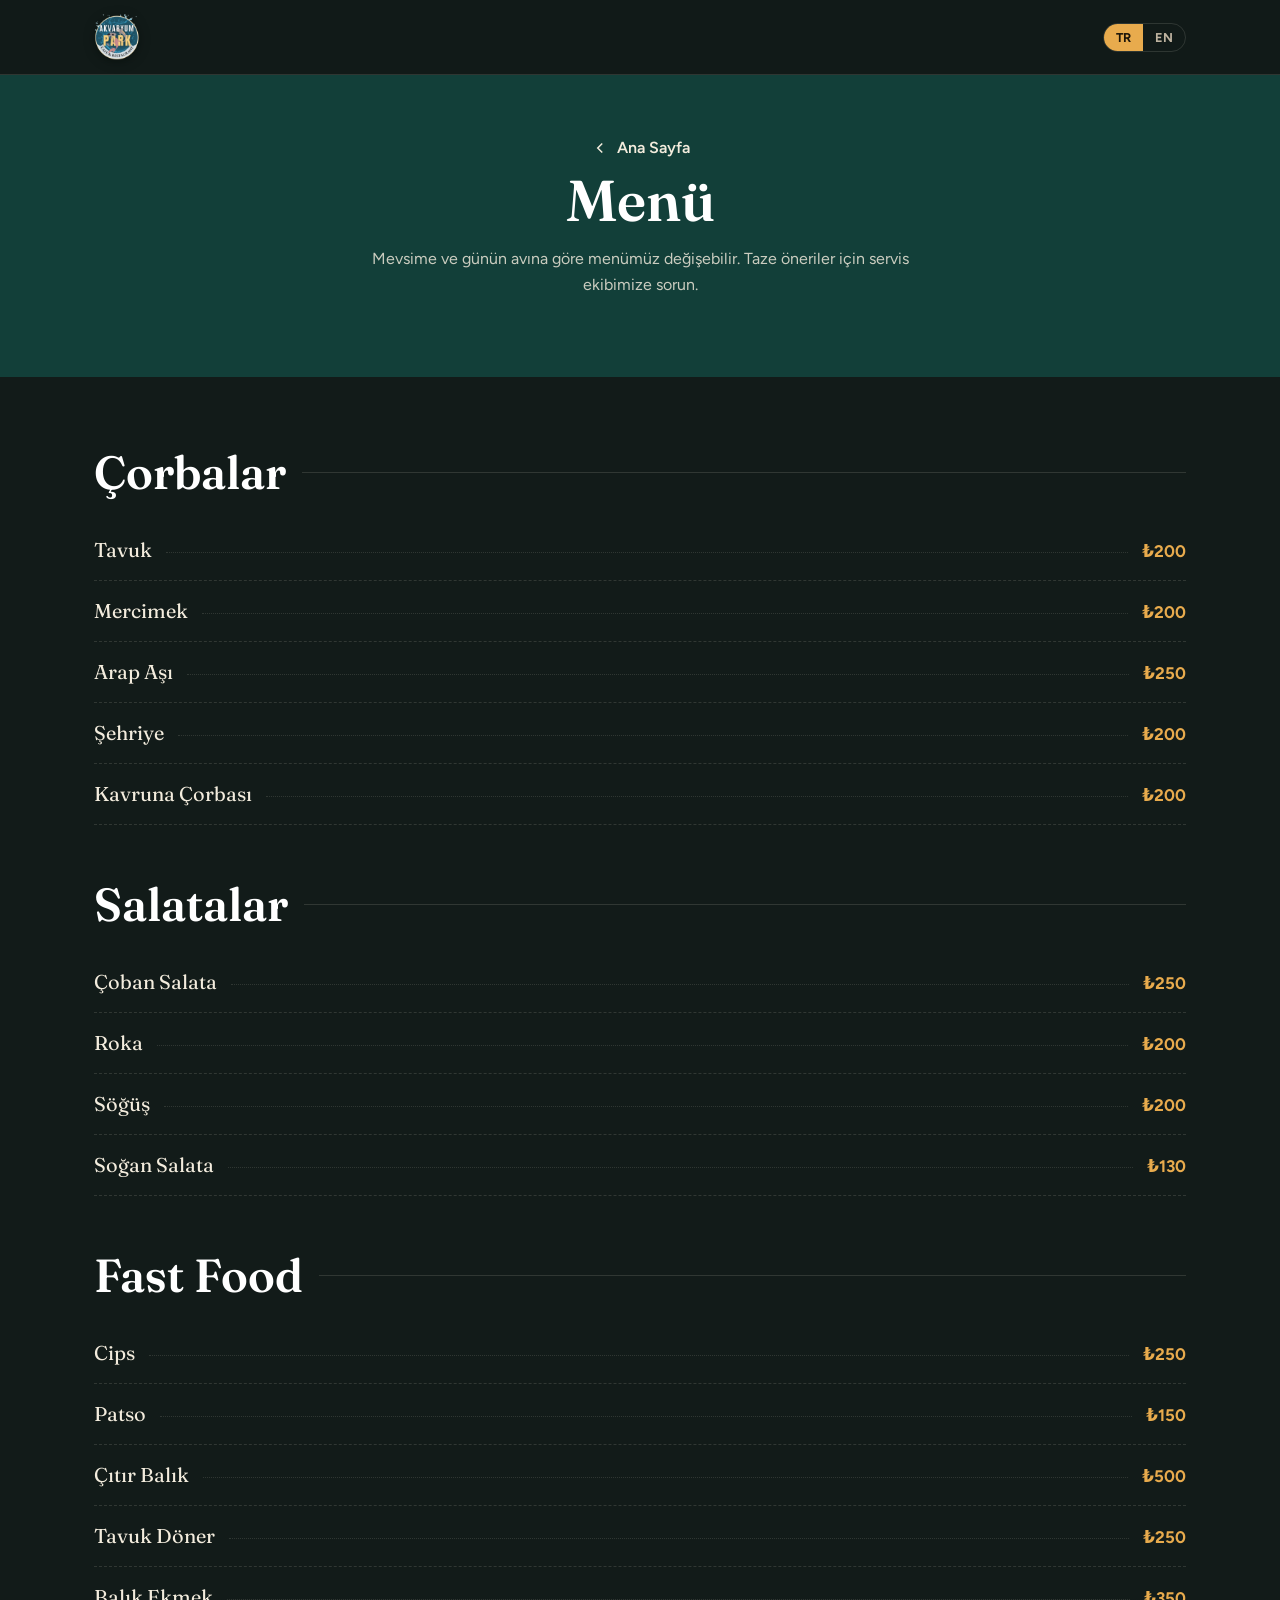
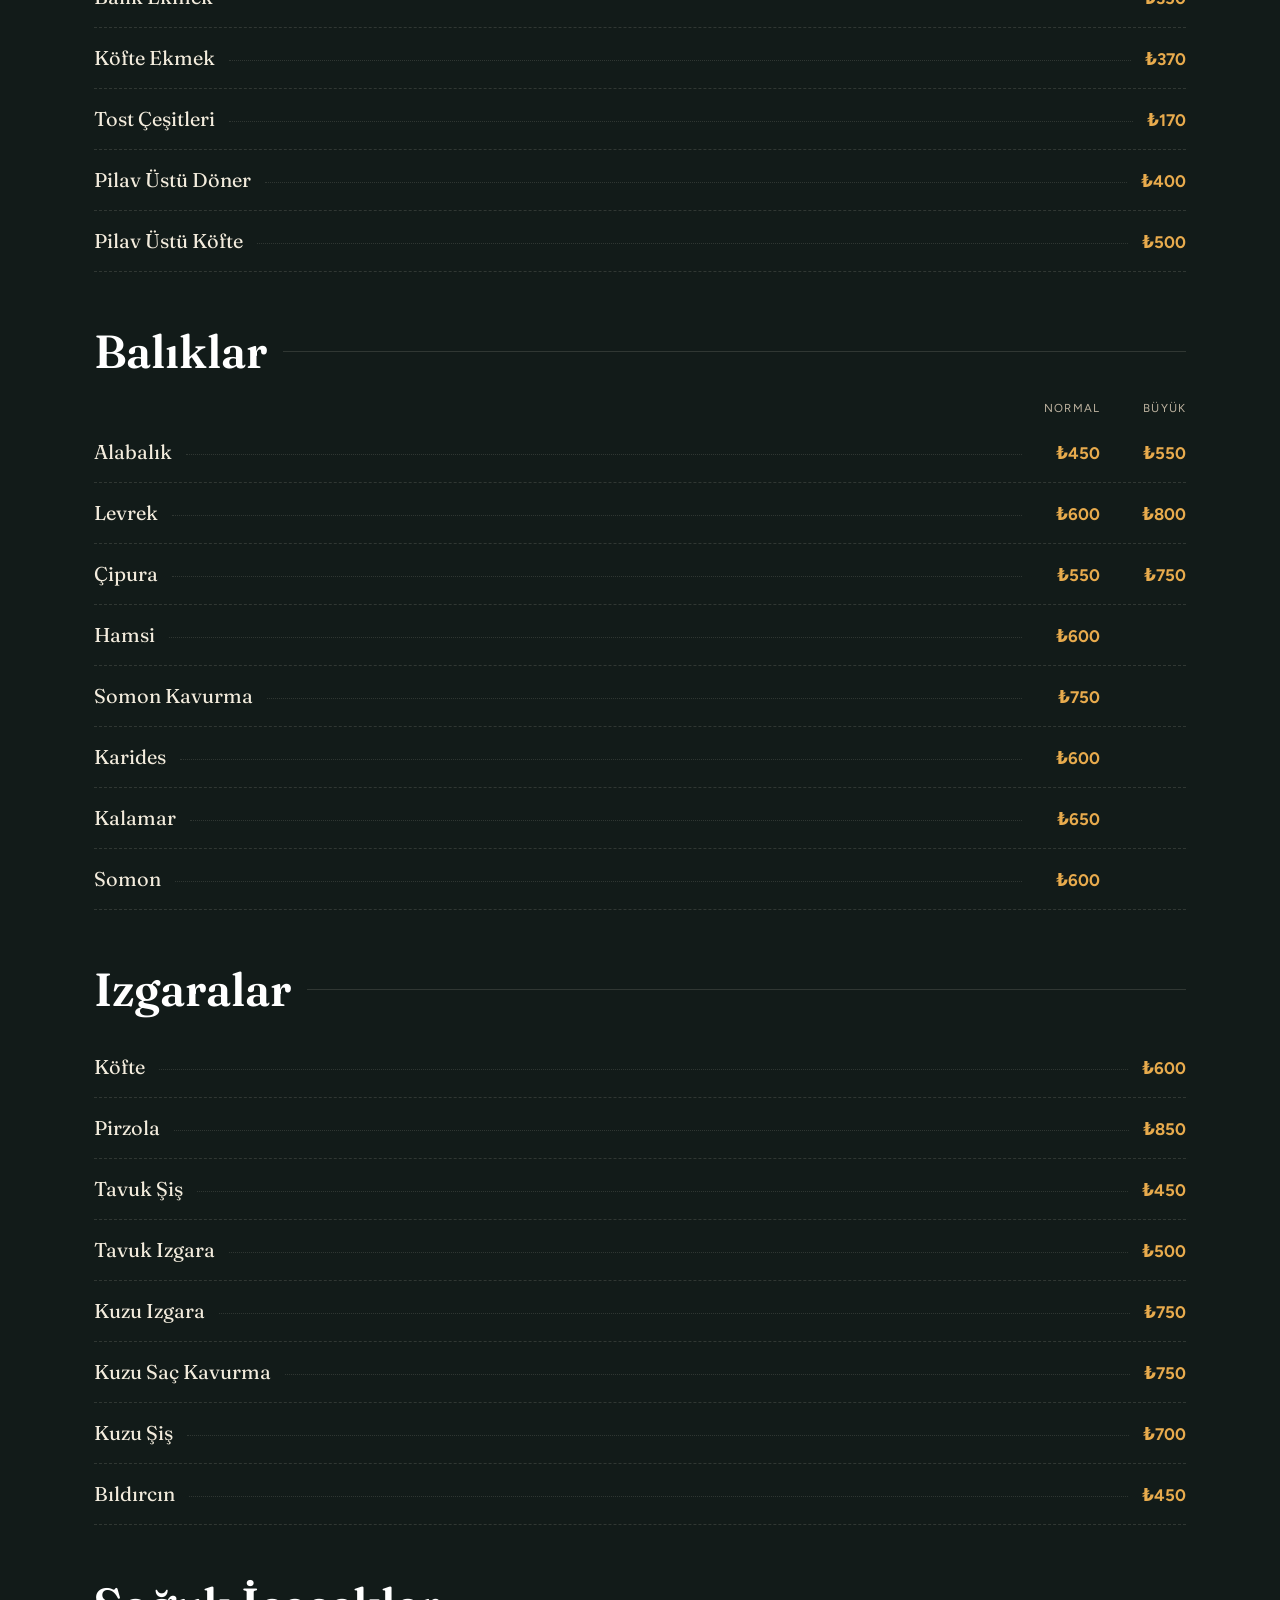
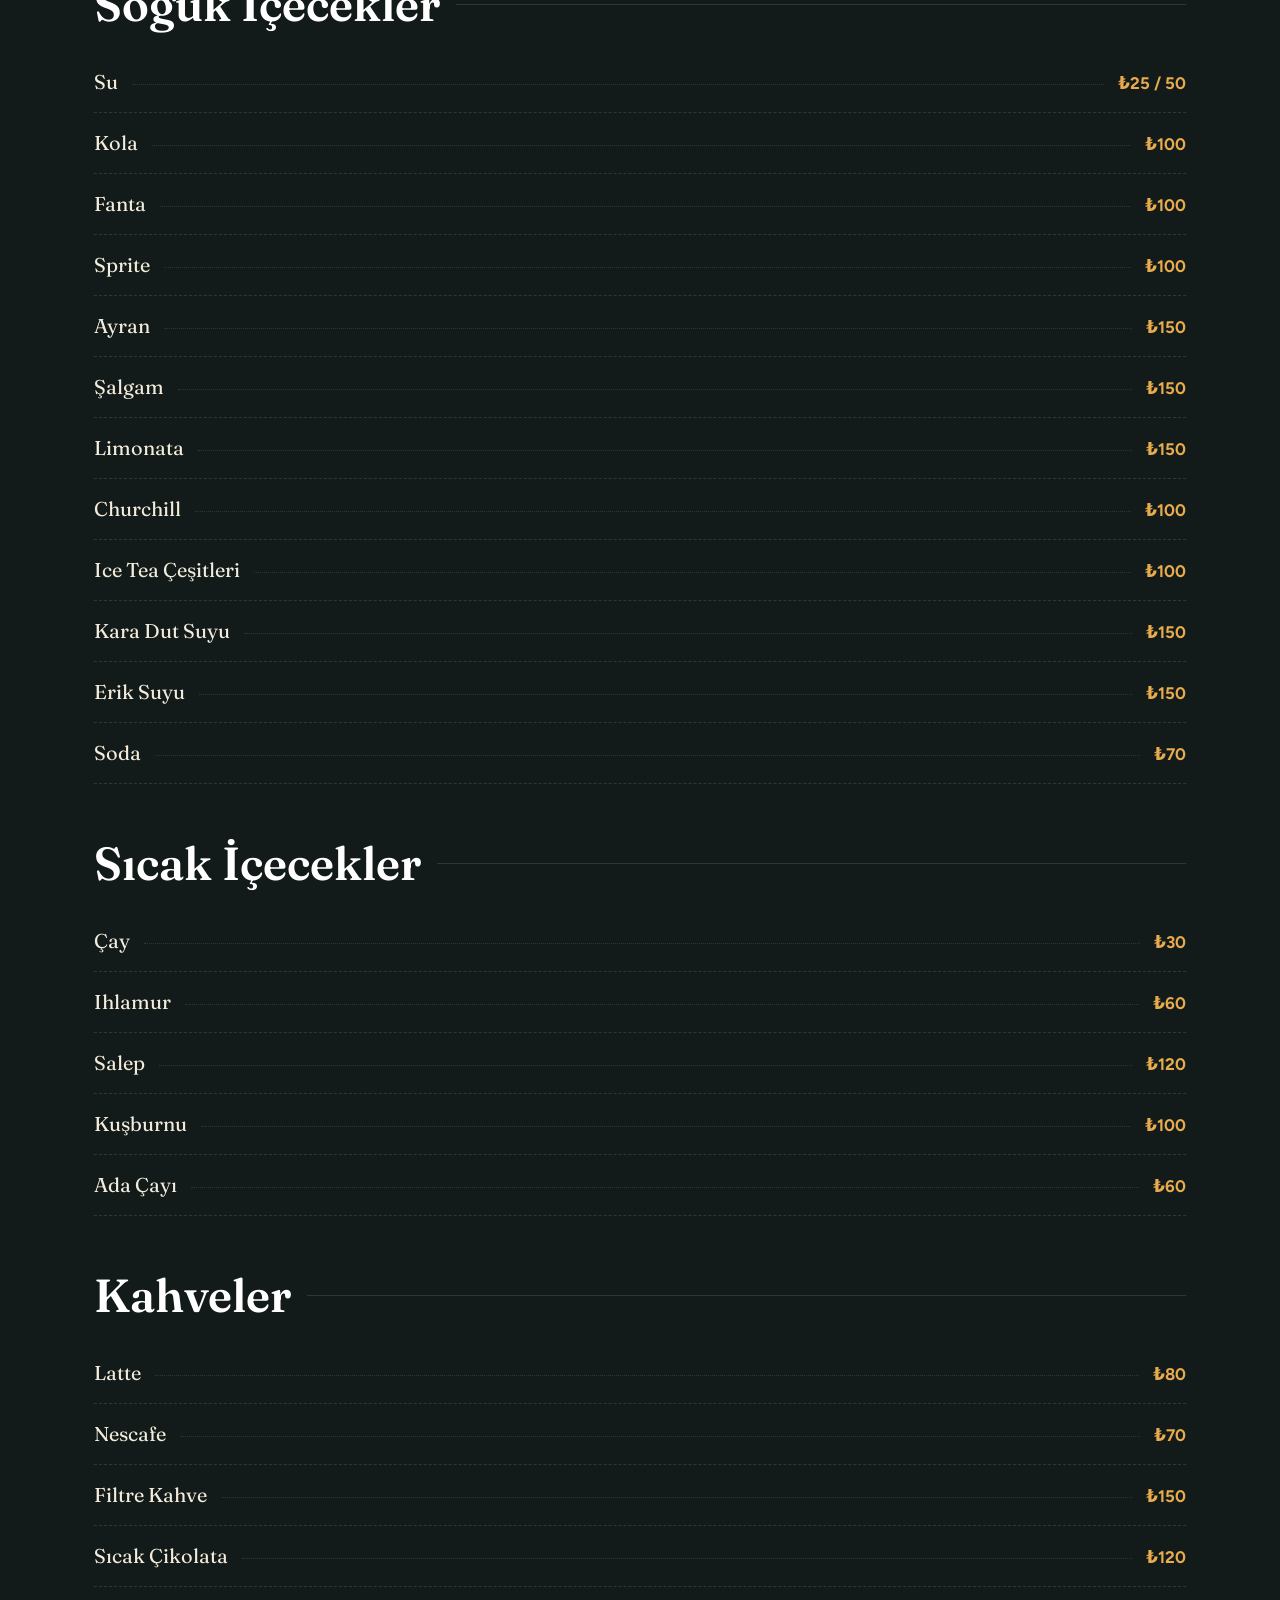
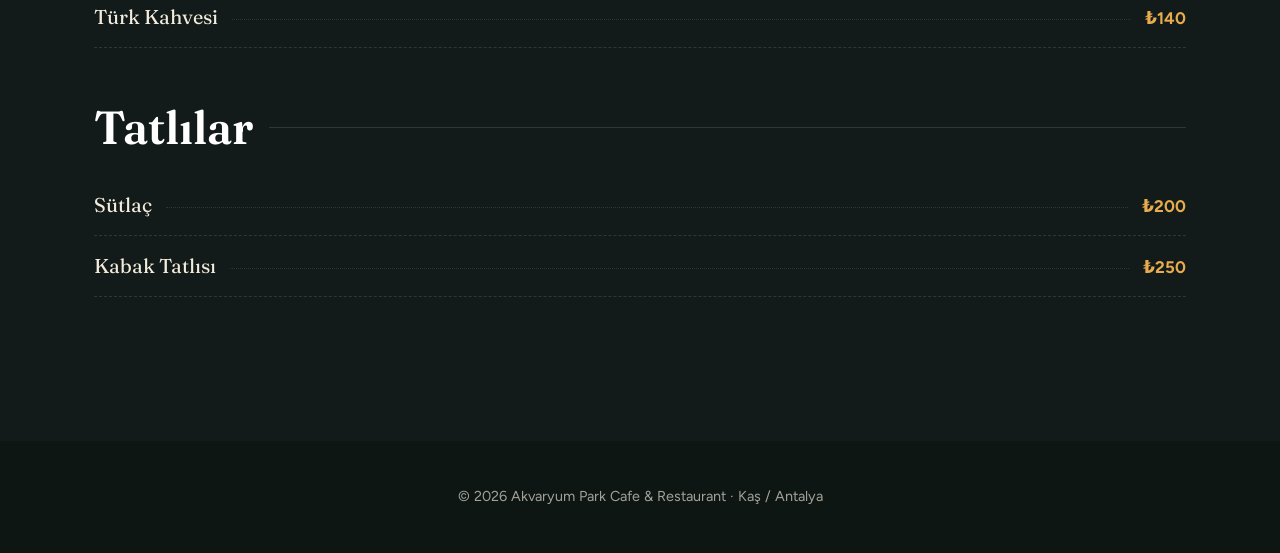
==== commit 194a4ed4: "Menu guncellemesi" ====
--- a/menu.html
+++ b/menu.html
@@ -44,8 +44,8 @@
       <div class="dish"><div><span class="name" data-tr="Tavuk" data-en="Chicken">Tavuk</span></div><span class="dots"></span><span class="price">₺200</span></div>
       <div class="dish"><div><span class="name" data-tr="Mercimek" data-en="Lentil">Mercimek</span></div><span class="dots"></span><span class="price">₺200</span></div>
       <div class="dish"><div><span class="name" data-tr="Arap Aşı" data-en="Spicy Chicken">Arap Aşı</span></div><span class="dots"></span><span class="price">₺250</span></div>
-      <div class="dish"><div><span class="name" data-tr="Şehriye" data-en="Vermicelli">Şehriye</span></div><span class="dots"></span><span class="price">—</span></div>
-      <div class="dish"><div><span class="name" data-tr="Çabuk Çorba" data-en="Quick Soup">Çabuk Çorba</span></div><span class="dots"></span><span class="price">—</span></div>
+      <div class="dish"><div><span class="name" data-tr="Şehriye" data-en="Vermicelli">Şehriye</span></div><span class="dots"></span><span class="price">₺200</span></div>
+      <div class="dish"><div><span class="name" data-tr="Kavruna Çorbası" data-en="Kavruna Soup">Kavruna Çorbası</span></div><span class="dots"></span><span class="price">₺200</span></div>
     </div>
 
     <!-- SALATALAR -->
@@ -55,7 +55,6 @@
       <div class="dish"><div><span class="name" data-tr="Roka" data-en="Arugula Salad">Roka</span></div><span class="dots"></span><span class="price">₺200</span></div>
       <div class="dish"><div><span class="name" data-tr="Söğüş" data-en="Cold Cut Salad">Söğüş</span></div><span class="dots"></span><span class="price">₺200</span></div>
       <div class="dish"><div><span class="name" data-tr="Soğan Salata" data-en="Onion Salad">Soğan Salata</span></div><span class="dots"></span><span class="price">₺130</span></div>
-      <div class="dish"><div><span class="name" data-tr="Sezar Salata" data-en="Caesar Salad">Sezar Salata</span></div><span class="dots"></span><span class="price">—</span></div>
     </div>
 
     <!-- FAST FOOD -->
@@ -65,7 +64,7 @@
       <div class="dish"><div><span class="name" data-tr="Patso" data-en="Patso">Patso</span></div><span class="dots"></span><span class="price">₺150</span></div>
       <div class="dish"><div><span class="name" data-tr="Çıtır Balık" data-en="Crispy Fish">Çıtır Balık</span></div><span class="dots"></span><span class="price">₺500</span></div>
       <div class="dish"><div><span class="name" data-tr="Tavuk Döner" data-en="Chicken Döner">Tavuk Döner</span></div><span class="dots"></span><span class="price">₺250</span></div>
-      <div class="dish"><div><span class="name" data-tr="Balık Ekmek" data-en="Fish Bread">Balık Ekmek</span></div><span class="dots"></span><span class="price">₺250</span></div>
+      <div class="dish"><div><span class="name" data-tr="Balık Ekmek" data-en="Fish Bread">Balık Ekmek</span></div><span class="dots"></span><span class="price">₺350</span></div>
       <div class="dish"><div><span class="name" data-tr="Köfte Ekmek" data-en="Meatball Bread">Köfte Ekmek</span></div><span class="dots"></span><span class="price">₺370</span></div>
       <div class="dish"><div><span class="name" data-tr="Tost Çeşitleri" data-en="Toasties">Tost Çeşitleri</span></div><span class="dots"></span><span class="price">₺170</span></div>
       <div class="dish"><div><span class="name" data-tr="Pilav Üstü Döner" data-en="Döner over Rice">Pilav Üstü Döner</span></div><span class="dots"></span><span class="price">₺400</span></div>
@@ -80,7 +79,7 @@
       <div class="dish"><div><span class="name" data-tr="Levrek" data-en="Sea Bass">Levrek</span></div><span class="dots"></span><span class="p2"><b>₺600</b><b>₺800</b></span></div>
       <div class="dish"><div><span class="name" data-tr="Çipura" data-en="Sea Bream">Çipura</span></div><span class="dots"></span><span class="p2"><b>₺550</b><b>₺750</b></span></div>
       <div class="dish"><div><span class="name" data-tr="Hamsi" data-en="Anchovy">Hamsi</span></div><span class="dots"></span><span class="p2"><b>₺600</b><b class="empty">–</b></span></div>
-      <div class="dish"><div><span class="name" data-tr="Balık Köfte" data-en="Fish Meatballs">Balık Köfte</span></div><span class="dots"></span><span class="p2"><b>₺550</b><b class="empty">–</b></span></div>
+      <div class="dish"><div><span class="name" data-tr="Somon Kavurma" data-en="Salmon Sauté">Somon Kavurma</span></div><span class="dots"></span><span class="p2"><b>₺750</b><b class="empty">–</b></span></div>
       <div class="dish"><div><span class="name" data-tr="Karides" data-en="Prawn">Karides</span></div><span class="dots"></span><span class="p2"><b>₺600</b><b class="empty">–</b></span></div>
       <div class="dish"><div><span class="name" data-tr="Kalamar" data-en="Calamari">Kalamar</span></div><span class="dots"></span><span class="p2"><b>₺650</b><b class="empty">–</b></span></div>
       <div class="dish"><div><span class="name" data-tr="Somon" data-en="Salmon">Somon</span></div><span class="dots"></span><span class="p2"><b>₺600</b><b class="empty">–</b></span></div>
@@ -124,7 +123,6 @@
       <div class="dish"><div><span class="name" data-tr="Salep" data-en="Salep">Salep</span></div><span class="dots"></span><span class="price">₺120</span></div>
       <div class="dish"><div><span class="name" data-tr="Kuşburnu" data-en="Rosehip">Kuşburnu</span></div><span class="dots"></span><span class="price">₺100</span></div>
       <div class="dish"><div><span class="name" data-tr="Ada Çayı" data-en="Sage Tea">Ada Çayı</span></div><span class="dots"></span><span class="price">₺60</span></div>
-      <div class="dish"><div><span class="name" data-tr="Yeşil Çay" data-en="Green Tea">Yeşil Çay</span></div><span class="dots"></span><span class="price">—</span></div>
     </div>
 
     <!-- KAHVELER -->
--- a/style.css
+++ b/style.css
@@ -46,7 +46,7 @@
 .topbar { position: sticky; top: 0; z-index: 50; background: rgba(18,27,25,.82); backdrop-filter: blur(12px); border-bottom: 1px solid var(--line); }
 .topbar .wrap { display: flex; align-items: center; gap: 18px; height: 74px; }
 .brand { display: flex; align-items: center; gap: 10px; text-decoration: none; margin-right: auto; }
-.brand-logo { height: 52px; width: auto; display: block; filter: drop-shadow(0 2px 6px rgba(0,0,0,.4)); }
+.brand-logo { height: 46px; width: auto; display: block; filter: drop-shadow(0 2px 6px rgba(0,0,0,.4)); }
 .nav { display: flex; gap: 20px; align-items: center; }
 .nav a { text-decoration: none; font-weight: 600; font-size: .94rem; color: var(--text); position: relative; padding: 4px 0; }
 .nav a::after { content: ""; position: absolute; left: 0; bottom: -2px; width: 0; height: 2px; background: var(--amber); transition: width .25s ease; }
@@ -97,7 +97,7 @@
 .moon-grid { display: grid; grid-template-columns: 1fr 1.1fr; gap: 56px; align-items: center; }
 .moon h2 { color: #fff; }
 .moon p { color: var(--text-soft); font-size: 1.08rem; margin: 0 0 22px; }
-.moon-photo { border-radius: var(--radius); overflow: hidden; box-shadow: 0 30px 60px -30px rgba(232,171,77,.4), var(--shadow); border: 1px solid rgba(232,171,77,.25); }
+.moon-photo { aspect-ratio: 4/5; border-radius: var(--radius); overflow: hidden; box-shadow: 0 30px 60px -30px rgba(232,171,77,.4), var(--shadow); border: 1px solid rgba(232,171,77,.25); }
 .moon-photo img { width: 100%; height: 100%; object-fit: cover; display: block; }
 .hashtag { display: inline-flex; align-items: center; gap: 8px; background: rgba(232,171,77,.14); color: var(--amber); border: 1px solid rgba(232,171,77,.4); border-radius: 999px; padding: 8px 16px; font-weight: 700; margin-left: 12px; }
 .moon-cta { display: flex; align-items: center; flex-wrap: wrap; gap: 6px; }
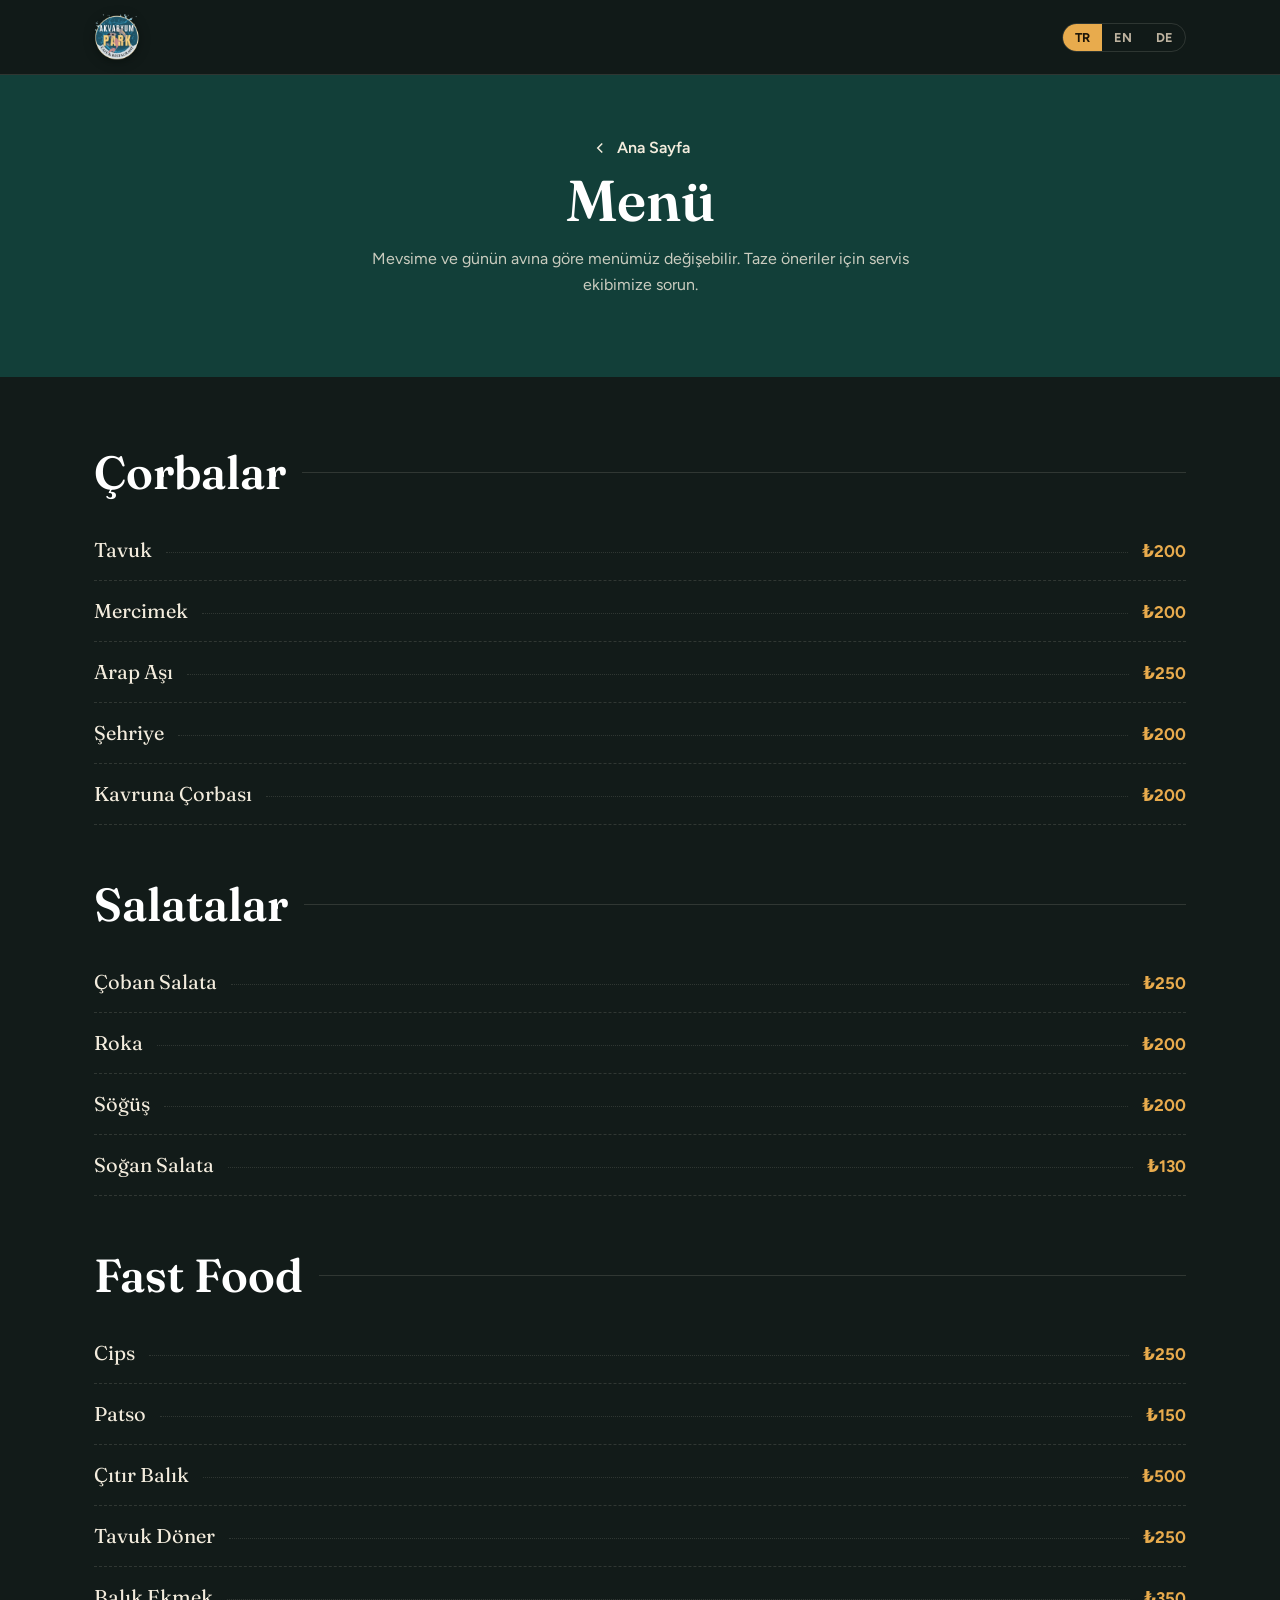
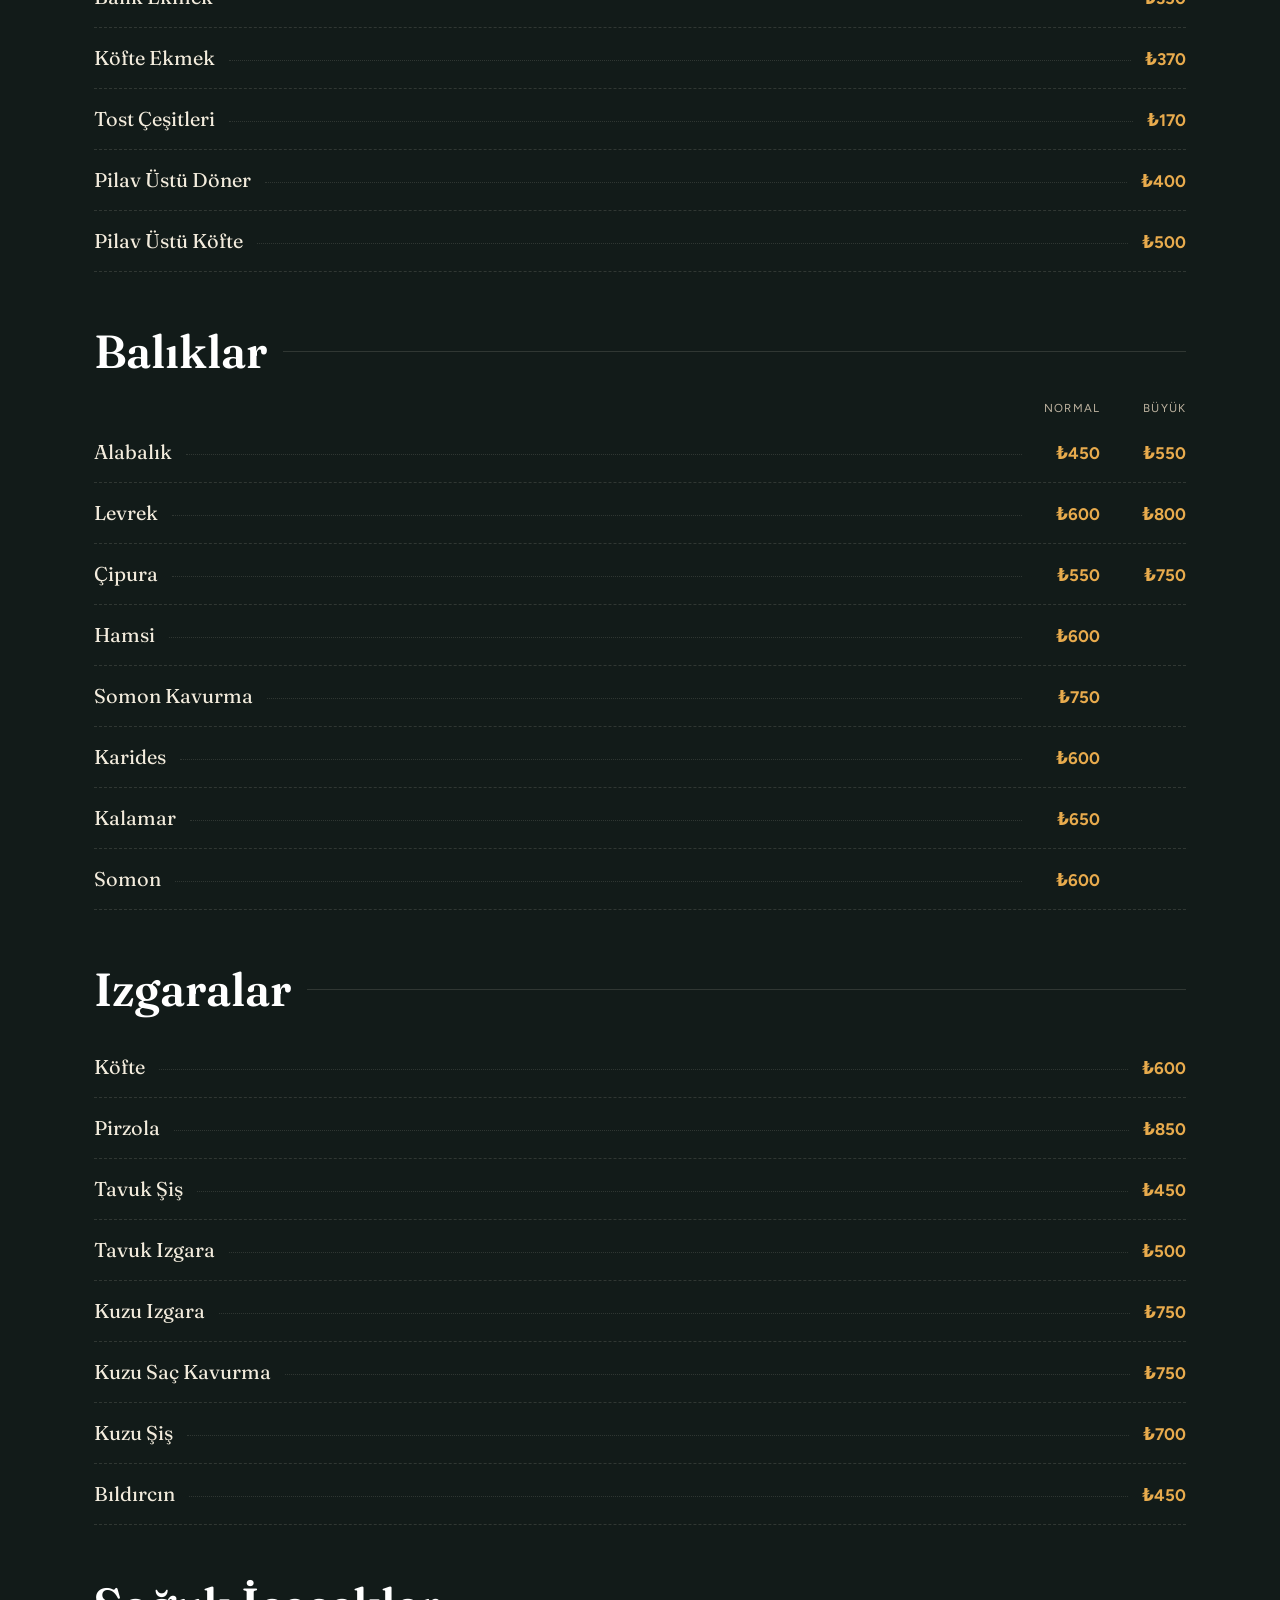
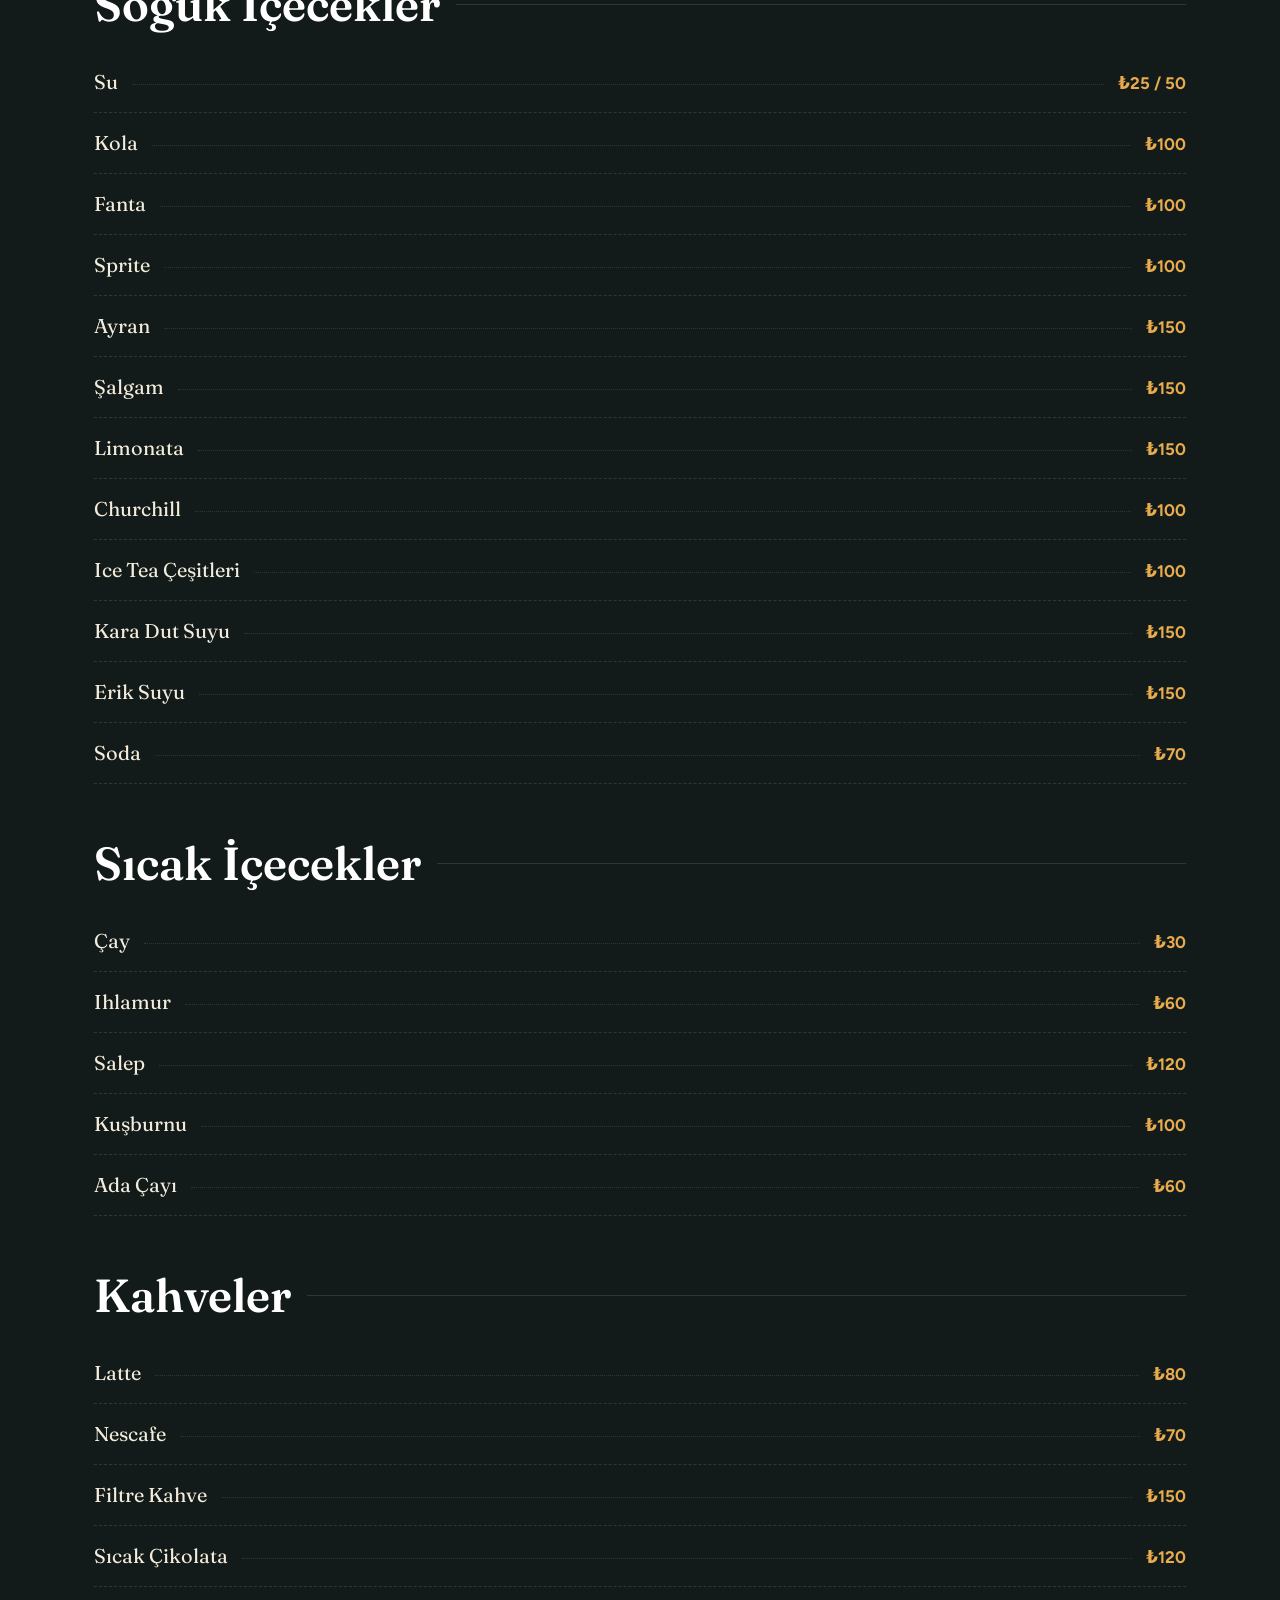
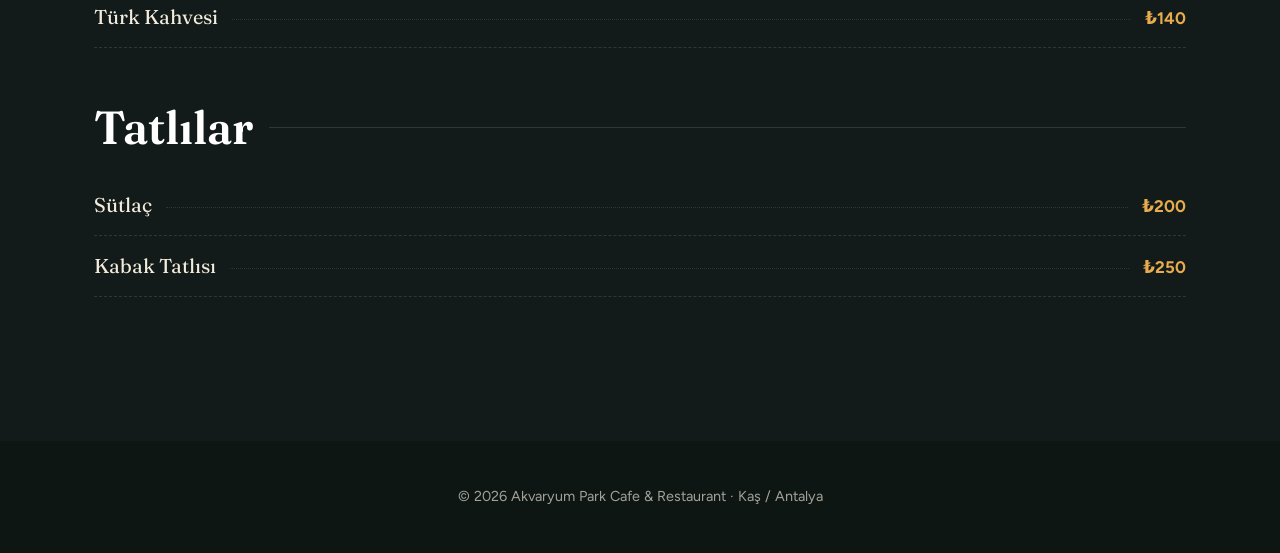
==== commit 94a58e3e: "Almanca dil destegi (TR/EN/DE)" ====
--- a/menu.html
+++ b/menu.html
@@ -20,6 +20,7 @@
     <div class="lang" role="group" aria-label="Dil / Language" style="margin-left:auto">
       <button data-lang="tr" type="button">TR</button>
       <button data-lang="en" type="button">EN</button>
+      <button data-lang="de" type="button">DE</button>
     </div>
   </div>
 </header>
@@ -28,10 +29,10 @@
   <div class="wrap">
     <a class="back-link" href="index.html">
       <svg width="18" height="18" viewBox="0 0 24 24" fill="none" stroke="currentColor" stroke-width="2"><path d="m15 18-6-6 6-6"/></svg>
-      <span data-tr="Ana Sayfa" data-en="Home">Ana Sayfa</span>
+      <span data-tr="Ana Sayfa" data-en="Home" data-de="Startseite">Ana Sayfa</span>
     </a>
-    <h1 data-tr="Menü" data-en="Menu">Menü</h1>
-    <p data-tr="Mevsime ve günün avına göre menümüz değişebilir. Taze öneriler için servis ekibimize sorun." data-en="Our menu may change with the season and the day's catch. Ask our team for the freshest suggestions.">Mevsime ve günün avına göre menümüz değişebilir. Taze öneriler için servis ekibimize sorun.</p>
+    <h1 data-tr="Menü" data-en="Menu" data-de="Speisekarte">Menü</h1>
+    <p data-tr="Mevsime ve günün avına göre menümüz değişebilir. Taze öneriler için servis ekibimize sorun." data-en="Our menu may change with the season and the day's catch. Ask our team for the freshest suggestions." data-de="Unsere Speisekarte kann je nach Saison und Tagesfang variieren. Fragen Sie unser Team nach den frischesten Empfehlungen.">Mevsime ve günün avına göre menümüz değişebilir. Taze öneriler için servis ekibimize sorun.</p>
   </div>
 </section>
 
@@ -40,106 +41,106 @@
 
     <!-- ÇORBALAR -->
     <div class="cat">
-      <h2 data-tr="Çorbalar" data-en="Soups">Çorbalar</h2>
-      <div class="dish"><div><span class="name" data-tr="Tavuk" data-en="Chicken">Tavuk</span></div><span class="dots"></span><span class="price">₺200</span></div>
-      <div class="dish"><div><span class="name" data-tr="Mercimek" data-en="Lentil">Mercimek</span></div><span class="dots"></span><span class="price">₺200</span></div>
-      <div class="dish"><div><span class="name" data-tr="Arap Aşı" data-en="Spicy Chicken">Arap Aşı</span></div><span class="dots"></span><span class="price">₺250</span></div>
-      <div class="dish"><div><span class="name" data-tr="Şehriye" data-en="Vermicelli">Şehriye</span></div><span class="dots"></span><span class="price">₺200</span></div>
-      <div class="dish"><div><span class="name" data-tr="Kavruna Çorbası" data-en="Kavruna Soup">Kavruna Çorbası</span></div><span class="dots"></span><span class="price">₺200</span></div>
+      <h2 data-tr="Çorbalar" data-en="Soups" data-de="Suppen">Çorbalar</h2>
+      <div class="dish"><div><span class="name" data-tr="Tavuk" data-en="Chicken" data-de="Hühnersuppe">Tavuk</span></div><span class="dots"></span><span class="price">₺200</span></div>
+      <div class="dish"><div><span class="name" data-tr="Mercimek" data-en="Lentil" data-de="Linsensuppe">Mercimek</span></div><span class="dots"></span><span class="price">₺200</span></div>
+      <div class="dish"><div><span class="name" data-tr="Arap Aşı" data-en="Spicy Chicken" data-de="Scharfe Hühnersuppe">Arap Aşı</span></div><span class="dots"></span><span class="price">₺250</span></div>
+      <div class="dish"><div><span class="name" data-tr="Şehriye" data-en="Vermicelli" data-de="Fadennudelsuppe">Şehriye</span></div><span class="dots"></span><span class="price">₺200</span></div>
+      <div class="dish"><div><span class="name" data-tr="Kavruna Çorbası" data-en="Kavruna Soup" data-de="Kavruna-Suppe">Kavruna Çorbası</span></div><span class="dots"></span><span class="price">₺200</span></div>
     </div>
 
     <!-- SALATALAR -->
     <div class="cat">
-      <h2 data-tr="Salatalar" data-en="Salads">Salatalar</h2>
-      <div class="dish"><div><span class="name" data-tr="Çoban Salata" data-en="Shepherd's Salad">Çoban Salata</span></div><span class="dots"></span><span class="price">₺250</span></div>
-      <div class="dish"><div><span class="name" data-tr="Roka" data-en="Arugula Salad">Roka</span></div><span class="dots"></span><span class="price">₺200</span></div>
-      <div class="dish"><div><span class="name" data-tr="Söğüş" data-en="Cold Cut Salad">Söğüş</span></div><span class="dots"></span><span class="price">₺200</span></div>
-      <div class="dish"><div><span class="name" data-tr="Soğan Salata" data-en="Onion Salad">Soğan Salata</span></div><span class="dots"></span><span class="price">₺130</span></div>
+      <h2 data-tr="Salatalar" data-en="Salads" data-de="Salate">Salatalar</h2>
+      <div class="dish"><div><span class="name" data-tr="Çoban Salata" data-en="Shepherd's Salad" data-de="Hirtensalat">Çoban Salata</span></div><span class="dots"></span><span class="price">₺250</span></div>
+      <div class="dish"><div><span class="name" data-tr="Roka" data-en="Arugula Salad" data-de="Rucola-Salat">Roka</span></div><span class="dots"></span><span class="price">₺200</span></div>
+      <div class="dish"><div><span class="name" data-tr="Söğüş" data-en="Cold Cut Salad" data-de="Rohkostsalat">Söğüş</span></div><span class="dots"></span><span class="price">₺200</span></div>
+      <div class="dish"><div><span class="name" data-tr="Soğan Salata" data-en="Onion Salad" data-de="Zwiebelsalat">Soğan Salata</span></div><span class="dots"></span><span class="price">₺130</span></div>
     </div>
 
     <!-- FAST FOOD -->
     <div class="cat">
-      <h2 data-tr="Fast Food" data-en="Fast Food">Fast Food</h2>
-      <div class="dish"><div><span class="name" data-tr="Cips" data-en="Chips">Cips</span></div><span class="dots"></span><span class="price">₺250</span></div>
-      <div class="dish"><div><span class="name" data-tr="Patso" data-en="Patso">Patso</span></div><span class="dots"></span><span class="price">₺150</span></div>
-      <div class="dish"><div><span class="name" data-tr="Çıtır Balık" data-en="Crispy Fish">Çıtır Balık</span></div><span class="dots"></span><span class="price">₺500</span></div>
-      <div class="dish"><div><span class="name" data-tr="Tavuk Döner" data-en="Chicken Döner">Tavuk Döner</span></div><span class="dots"></span><span class="price">₺250</span></div>
-      <div class="dish"><div><span class="name" data-tr="Balık Ekmek" data-en="Fish Bread">Balık Ekmek</span></div><span class="dots"></span><span class="price">₺350</span></div>
-      <div class="dish"><div><span class="name" data-tr="Köfte Ekmek" data-en="Meatball Bread">Köfte Ekmek</span></div><span class="dots"></span><span class="price">₺370</span></div>
-      <div class="dish"><div><span class="name" data-tr="Tost Çeşitleri" data-en="Toasties">Tost Çeşitleri</span></div><span class="dots"></span><span class="price">₺170</span></div>
-      <div class="dish"><div><span class="name" data-tr="Pilav Üstü Döner" data-en="Döner over Rice">Pilav Üstü Döner</span></div><span class="dots"></span><span class="price">₺400</span></div>
-      <div class="dish"><div><span class="name" data-tr="Pilav Üstü Köfte" data-en="Meatballs over Rice">Pilav Üstü Köfte</span></div><span class="dots"></span><span class="price">₺500</span></div>
+      <h2 data-tr="Fast Food" data-en="Fast Food" data-de="Fast Food">Fast Food</h2>
+      <div class="dish"><div><span class="name" data-tr="Cips" data-en="Chips" data-de="Pommes frites">Cips</span></div><span class="dots"></span><span class="price">₺250</span></div>
+      <div class="dish"><div><span class="name" data-tr="Patso" data-en="Patso" data-de="Patso">Patso</span></div><span class="dots"></span><span class="price">₺150</span></div>
+      <div class="dish"><div><span class="name" data-tr="Çıtır Balık" data-en="Crispy Fish" data-de="Knuspriger Fisch">Çıtır Balık</span></div><span class="dots"></span><span class="price">₺500</span></div>
+      <div class="dish"><div><span class="name" data-tr="Tavuk Döner" data-en="Chicken Döner" data-de="Hähnchen-Döner">Tavuk Döner</span></div><span class="dots"></span><span class="price">₺250</span></div>
+      <div class="dish"><div><span class="name" data-tr="Balık Ekmek" data-en="Fish Bread" data-de="Fischbrot">Balık Ekmek</span></div><span class="dots"></span><span class="price">₺350</span></div>
+      <div class="dish"><div><span class="name" data-tr="Köfte Ekmek" data-en="Meatball Bread" data-de="Köfte im Brot">Köfte Ekmek</span></div><span class="dots"></span><span class="price">₺370</span></div>
+      <div class="dish"><div><span class="name" data-tr="Tost Çeşitleri" data-en="Toasties" data-de="Toast">Tost Çeşitleri</span></div><span class="dots"></span><span class="price">₺170</span></div>
+      <div class="dish"><div><span class="name" data-tr="Pilav Üstü Döner" data-en="Döner over Rice" data-de="Döner auf Reis">Pilav Üstü Döner</span></div><span class="dots"></span><span class="price">₺400</span></div>
+      <div class="dish"><div><span class="name" data-tr="Pilav Üstü Köfte" data-en="Meatballs over Rice" data-de="Köfte auf Reis">Pilav Üstü Köfte</span></div><span class="dots"></span><span class="price">₺500</span></div>
     </div>
 
     <!-- BALIKLAR -->
     <div class="cat">
-      <h2 data-tr="Balıklar" data-en="Fish">Balıklar</h2>
-      <div class="price-head"><span data-tr="Normal" data-en="Regular">Normal</span><span data-tr="Büyük" data-en="Large">Büyük</span></div>
-      <div class="dish"><div><span class="name" data-tr="Alabalık" data-en="Trout">Alabalık</span></div><span class="dots"></span><span class="p2"><b>₺450</b><b>₺550</b></span></div>
-      <div class="dish"><div><span class="name" data-tr="Levrek" data-en="Sea Bass">Levrek</span></div><span class="dots"></span><span class="p2"><b>₺600</b><b>₺800</b></span></div>
-      <div class="dish"><div><span class="name" data-tr="Çipura" data-en="Sea Bream">Çipura</span></div><span class="dots"></span><span class="p2"><b>₺550</b><b>₺750</b></span></div>
-      <div class="dish"><div><span class="name" data-tr="Hamsi" data-en="Anchovy">Hamsi</span></div><span class="dots"></span><span class="p2"><b>₺600</b><b class="empty">–</b></span></div>
-      <div class="dish"><div><span class="name" data-tr="Somon Kavurma" data-en="Salmon Sauté">Somon Kavurma</span></div><span class="dots"></span><span class="p2"><b>₺750</b><b class="empty">–</b></span></div>
-      <div class="dish"><div><span class="name" data-tr="Karides" data-en="Prawn">Karides</span></div><span class="dots"></span><span class="p2"><b>₺600</b><b class="empty">–</b></span></div>
-      <div class="dish"><div><span class="name" data-tr="Kalamar" data-en="Calamari">Kalamar</span></div><span class="dots"></span><span class="p2"><b>₺650</b><b class="empty">–</b></span></div>
-      <div class="dish"><div><span class="name" data-tr="Somon" data-en="Salmon">Somon</span></div><span class="dots"></span><span class="p2"><b>₺600</b><b class="empty">–</b></span></div>
+      <h2 data-tr="Balıklar" data-en="Fish" data-de="Fisch">Balıklar</h2>
+      <div class="price-head"><span data-tr="Normal" data-en="Regular" data-de="Normal">Normal</span><span data-tr="Büyük" data-en="Large" data-de="Groß">Büyük</span></div>
+      <div class="dish"><div><span class="name" data-tr="Alabalık" data-en="Trout" data-de="Forelle">Alabalık</span></div><span class="dots"></span><span class="p2"><b>₺450</b><b>₺550</b></span></div>
+      <div class="dish"><div><span class="name" data-tr="Levrek" data-en="Sea Bass" data-de="Wolfsbarsch">Levrek</span></div><span class="dots"></span><span class="p2"><b>₺600</b><b>₺800</b></span></div>
+      <div class="dish"><div><span class="name" data-tr="Çipura" data-en="Sea Bream" data-de="Dorade">Çipura</span></div><span class="dots"></span><span class="p2"><b>₺550</b><b>₺750</b></span></div>
+      <div class="dish"><div><span class="name" data-tr="Hamsi" data-en="Anchovy" data-de="Sardellen">Hamsi</span></div><span class="dots"></span><span class="p2"><b>₺600</b><b class="empty">–</b></span></div>
+      <div class="dish"><div><span class="name" data-tr="Somon Kavurma" data-en="Salmon Sauté" data-de="Lachs-Pfanne">Somon Kavurma</span></div><span class="dots"></span><span class="p2"><b>₺750</b><b class="empty">–</b></span></div>
+      <div class="dish"><div><span class="name" data-tr="Karides" data-en="Prawn" data-de="Garnelen">Karides</span></div><span class="dots"></span><span class="p2"><b>₺600</b><b class="empty">–</b></span></div>
+      <div class="dish"><div><span class="name" data-tr="Kalamar" data-en="Calamari" data-de="Calamari">Kalamar</span></div><span class="dots"></span><span class="p2"><b>₺650</b><b class="empty">–</b></span></div>
+      <div class="dish"><div><span class="name" data-tr="Somon" data-en="Salmon" data-de="Lachs">Somon</span></div><span class="dots"></span><span class="p2"><b>₺600</b><b class="empty">–</b></span></div>
     </div>
 
     <!-- IZGARALAR -->
     <div class="cat">
-      <h2 data-tr="Izgaralar" data-en="Grills">Izgaralar</h2>
-      <div class="dish"><div><span class="name" data-tr="Köfte" data-en="Meatballs">Köfte</span></div><span class="dots"></span><span class="price">₺600</span></div>
-      <div class="dish"><div><span class="name" data-tr="Pirzola" data-en="Lamb Chops">Pirzola</span></div><span class="dots"></span><span class="price">₺850</span></div>
-      <div class="dish"><div><span class="name" data-tr="Tavuk Şiş" data-en="Chicken Shish">Tavuk Şiş</span></div><span class="dots"></span><span class="price">₺450</span></div>
-      <div class="dish"><div><span class="name" data-tr="Tavuk Izgara" data-en="Grilled Chicken">Tavuk Izgara</span></div><span class="dots"></span><span class="price">₺500</span></div>
-      <div class="dish"><div><span class="name" data-tr="Kuzu Izgara" data-en="Grilled Lamb">Kuzu Izgara</span></div><span class="dots"></span><span class="price">₺750</span></div>
-      <div class="dish"><div><span class="name" data-tr="Kuzu Saç Kavurma" data-en="Sautéed Lamb">Kuzu Saç Kavurma</span></div><span class="dots"></span><span class="price">₺750</span></div>
-      <div class="dish"><div><span class="name" data-tr="Kuzu Şiş" data-en="Lamb Shish">Kuzu Şiş</span></div><span class="dots"></span><span class="price">₺700</span></div>
-      <div class="dish"><div><span class="name" data-tr="Bıldırcın" data-en="Grilled Quail">Bıldırcın</span></div><span class="dots"></span><span class="price">₺450</span></div>
+      <h2 data-tr="Izgaralar" data-en="Grills" data-de="Vom Grill">Izgaralar</h2>
+      <div class="dish"><div><span class="name" data-tr="Köfte" data-en="Meatballs" data-de="Köfte">Köfte</span></div><span class="dots"></span><span class="price">₺600</span></div>
+      <div class="dish"><div><span class="name" data-tr="Pirzola" data-en="Lamb Chops" data-de="Lammkoteletts">Pirzola</span></div><span class="dots"></span><span class="price">₺850</span></div>
+      <div class="dish"><div><span class="name" data-tr="Tavuk Şiş" data-en="Chicken Shish" data-de="Hähnchen-Spieß">Tavuk Şiş</span></div><span class="dots"></span><span class="price">₺450</span></div>
+      <div class="dish"><div><span class="name" data-tr="Tavuk Izgara" data-en="Grilled Chicken" data-de="Gegrilltes Hähnchen">Tavuk Izgara</span></div><span class="dots"></span><span class="price">₺500</span></div>
+      <div class="dish"><div><span class="name" data-tr="Kuzu Izgara" data-en="Grilled Lamb" data-de="Gegrilltes Lamm">Kuzu Izgara</span></div><span class="dots"></span><span class="price">₺750</span></div>
+      <div class="dish"><div><span class="name" data-tr="Kuzu Saç Kavurma" data-en="Sautéed Lamb" data-de="Lamm-Pfanne">Kuzu Saç Kavurma</span></div><span class="dots"></span><span class="price">₺750</span></div>
+      <div class="dish"><div><span class="name" data-tr="Kuzu Şiş" data-en="Lamb Shish" data-de="Lamm-Spieß">Kuzu Şiş</span></div><span class="dots"></span><span class="price">₺700</span></div>
+      <div class="dish"><div><span class="name" data-tr="Bıldırcın" data-en="Grilled Quail" data-de="Gegrillte Wachtel">Bıldırcın</span></div><span class="dots"></span><span class="price">₺450</span></div>
     </div>
 
     <!-- SOĞUK İÇECEKLER -->
     <div class="cat">
-      <h2 data-tr="Soğuk İçecekler" data-en="Cold Drinks">Soğuk İçecekler</h2>
-      <div class="dish"><div><span class="name" data-tr="Su" data-en="Water">Su</span></div><span class="dots"></span><span class="price">₺25 / 50</span></div>
-      <div class="dish"><div><span class="name" data-tr="Kola" data-en="Cola">Kola</span></div><span class="dots"></span><span class="price">₺100</span></div>
-      <div class="dish"><div><span class="name" data-tr="Fanta" data-en="Fanta">Fanta</span></div><span class="dots"></span><span class="price">₺100</span></div>
-      <div class="dish"><div><span class="name" data-tr="Sprite" data-en="Sprite">Sprite</span></div><span class="dots"></span><span class="price">₺100</span></div>
-      <div class="dish"><div><span class="name" data-tr="Ayran" data-en="Ayran">Ayran</span></div><span class="dots"></span><span class="price">₺150</span></div>
-      <div class="dish"><div><span class="name" data-tr="Şalgam" data-en="Turnip Juice">Şalgam</span></div><span class="dots"></span><span class="price">₺150</span></div>
-      <div class="dish"><div><span class="name" data-tr="Limonata" data-en="Lemonade">Limonata</span></div><span class="dots"></span><span class="price">₺150</span></div>
-      <div class="dish"><div><span class="name" data-tr="Churchill" data-en="Churchill">Churchill</span></div><span class="dots"></span><span class="price">₺100</span></div>
-      <div class="dish"><div><span class="name" data-tr="Ice Tea Çeşitleri" data-en="Iced Tea">Ice Tea Çeşitleri</span></div><span class="dots"></span><span class="price">₺100</span></div>
-      <div class="dish"><div><span class="name" data-tr="Kara Dut Suyu" data-en="Black Mulberry Juice">Kara Dut Suyu</span></div><span class="dots"></span><span class="price">₺150</span></div>
-      <div class="dish"><div><span class="name" data-tr="Erik Suyu" data-en="Plum Juice">Erik Suyu</span></div><span class="dots"></span><span class="price">₺150</span></div>
-      <div class="dish"><div><span class="name" data-tr="Soda" data-en="Soda">Soda</span></div><span class="dots"></span><span class="price">₺70</span></div>
+      <h2 data-tr="Soğuk İçecekler" data-en="Cold Drinks" data-de="Kalte Getränke">Soğuk İçecekler</h2>
+      <div class="dish"><div><span class="name" data-tr="Su" data-en="Water" data-de="Wasser">Su</span></div><span class="dots"></span><span class="price">₺25 / 50</span></div>
+      <div class="dish"><div><span class="name" data-tr="Kola" data-en="Cola" data-de="Cola">Kola</span></div><span class="dots"></span><span class="price">₺100</span></div>
+      <div class="dish"><div><span class="name" data-tr="Fanta" data-en="Fanta" data-de="Fanta">Fanta</span></div><span class="dots"></span><span class="price">₺100</span></div>
+      <div class="dish"><div><span class="name" data-tr="Sprite" data-en="Sprite" data-de="Sprite">Sprite</span></div><span class="dots"></span><span class="price">₺100</span></div>
+      <div class="dish"><div><span class="name" data-tr="Ayran" data-en="Ayran" data-de="Ayran">Ayran</span></div><span class="dots"></span><span class="price">₺150</span></div>
+      <div class="dish"><div><span class="name" data-tr="Şalgam" data-en="Turnip Juice" data-de="Şalgam">Şalgam</span></div><span class="dots"></span><span class="price">₺150</span></div>
+      <div class="dish"><div><span class="name" data-tr="Limonata" data-en="Lemonade" data-de="Limonade">Limonata</span></div><span class="dots"></span><span class="price">₺150</span></div>
+      <div class="dish"><div><span class="name" data-tr="Churchill" data-en="Churchill" data-de="Churchill">Churchill</span></div><span class="dots"></span><span class="price">₺100</span></div>
+      <div class="dish"><div><span class="name" data-tr="Ice Tea Çeşitleri" data-en="Iced Tea" data-de="Eistee">Ice Tea Çeşitleri</span></div><span class="dots"></span><span class="price">₺100</span></div>
+      <div class="dish"><div><span class="name" data-tr="Kara Dut Suyu" data-en="Black Mulberry Juice" data-de="Schwarzer Maulbeersaft">Kara Dut Suyu</span></div><span class="dots"></span><span class="price">₺150</span></div>
+      <div class="dish"><div><span class="name" data-tr="Erik Suyu" data-en="Plum Juice" data-de="Pflaumensaft">Erik Suyu</span></div><span class="dots"></span><span class="price">₺150</span></div>
+      <div class="dish"><div><span class="name" data-tr="Soda" data-en="Soda" data-de="Soda">Soda</span></div><span class="dots"></span><span class="price">₺70</span></div>
     </div>
 
     <!-- SICAK İÇECEKLER -->
     <div class="cat">
-      <h2 data-tr="Sıcak İçecekler" data-en="Hot Drinks">Sıcak İçecekler</h2>
-      <div class="dish"><div><span class="name" data-tr="Çay" data-en="Tea">Çay</span></div><span class="dots"></span><span class="price">₺30</span></div>
-      <div class="dish"><div><span class="name" data-tr="Ihlamur" data-en="Linden">Ihlamur</span></div><span class="dots"></span><span class="price">₺60</span></div>
-      <div class="dish"><div><span class="name" data-tr="Salep" data-en="Salep">Salep</span></div><span class="dots"></span><span class="price">₺120</span></div>
-      <div class="dish"><div><span class="name" data-tr="Kuşburnu" data-en="Rosehip">Kuşburnu</span></div><span class="dots"></span><span class="price">₺100</span></div>
-      <div class="dish"><div><span class="name" data-tr="Ada Çayı" data-en="Sage Tea">Ada Çayı</span></div><span class="dots"></span><span class="price">₺60</span></div>
+      <h2 data-tr="Sıcak İçecekler" data-en="Hot Drinks" data-de="Heiße Getränke">Sıcak İçecekler</h2>
+      <div class="dish"><div><span class="name" data-tr="Çay" data-en="Tea" data-de="Tee">Çay</span></div><span class="dots"></span><span class="price">₺30</span></div>
+      <div class="dish"><div><span class="name" data-tr="Ihlamur" data-en="Linden" data-de="Lindenblütentee">Ihlamur</span></div><span class="dots"></span><span class="price">₺60</span></div>
+      <div class="dish"><div><span class="name" data-tr="Salep" data-en="Salep" data-de="Salep">Salep</span></div><span class="dots"></span><span class="price">₺120</span></div>
+      <div class="dish"><div><span class="name" data-tr="Kuşburnu" data-en="Rosehip" data-de="Hagebuttentee">Kuşburnu</span></div><span class="dots"></span><span class="price">₺100</span></div>
+      <div class="dish"><div><span class="name" data-tr="Ada Çayı" data-en="Sage Tea" data-de="Salbeitee">Ada Çayı</span></div><span class="dots"></span><span class="price">₺60</span></div>
     </div>
 
     <!-- KAHVELER -->
     <div class="cat">
-      <h2 data-tr="Kahveler" data-en="Coffees">Kahveler</h2>
-      <div class="dish"><div><span class="name" data-tr="Latte" data-en="Latte">Latte</span></div><span class="dots"></span><span class="price">₺80</span></div>
-      <div class="dish"><div><span class="name" data-tr="Nescafe" data-en="Nescafé">Nescafe</span></div><span class="dots"></span><span class="price">₺70</span></div>
-      <div class="dish"><div><span class="name" data-tr="Filtre Kahve" data-en="Filter Coffee">Filtre Kahve</span></div><span class="dots"></span><span class="price">₺150</span></div>
-      <div class="dish"><div><span class="name" data-tr="Sıcak Çikolata" data-en="Hot Chocolate">Sıcak Çikolata</span></div><span class="dots"></span><span class="price">₺120</span></div>
-      <div class="dish"><div><span class="name" data-tr="Türk Kahvesi" data-en="Turkish Coffee">Türk Kahvesi</span></div><span class="dots"></span><span class="price">₺140</span></div>
+      <h2 data-tr="Kahveler" data-en="Coffees" data-de="Kaffee">Kahveler</h2>
+      <div class="dish"><div><span class="name" data-tr="Latte" data-en="Latte" data-de="Latte">Latte</span></div><span class="dots"></span><span class="price">₺80</span></div>
+      <div class="dish"><div><span class="name" data-tr="Nescafe" data-en="Nescafé" data-de="Nescafé">Nescafe</span></div><span class="dots"></span><span class="price">₺70</span></div>
+      <div class="dish"><div><span class="name" data-tr="Filtre Kahve" data-en="Filter Coffee" data-de="Filterkaffee">Filtre Kahve</span></div><span class="dots"></span><span class="price">₺150</span></div>
+      <div class="dish"><div><span class="name" data-tr="Sıcak Çikolata" data-en="Hot Chocolate" data-de="Heiße Schokolade">Sıcak Çikolata</span></div><span class="dots"></span><span class="price">₺120</span></div>
+      <div class="dish"><div><span class="name" data-tr="Türk Kahvesi" data-en="Turkish Coffee" data-de="Türkischer Kaffee">Türk Kahvesi</span></div><span class="dots"></span><span class="price">₺140</span></div>
     </div>
 
     <!-- TATLILAR -->
     <div class="cat">
-      <h2 data-tr="Tatlılar" data-en="Desserts">Tatlılar</h2>
-      <div class="dish"><div><span class="name" data-tr="Sütlaç" data-en="Rice Pudding">Sütlaç</span></div><span class="dots"></span><span class="price">₺200</span></div>
-      <div class="dish"><div><span class="name" data-tr="Kabak Tatlısı" data-en="Pumpkin Dessert">Kabak Tatlısı</span></div><span class="dots"></span><span class="price">₺250</span></div>
+      <h2 data-tr="Tatlılar" data-en="Desserts" data-de="Desserts">Tatlılar</h2>
+      <div class="dish"><div><span class="name" data-tr="Sütlaç" data-en="Rice Pudding" data-de="Milchreis">Sütlaç</span></div><span class="dots"></span><span class="price">₺200</span></div>
+      <div class="dish"><div><span class="name" data-tr="Kabak Tatlısı" data-en="Pumpkin Dessert" data-de="Kürbisdessert">Kabak Tatlısı</span></div><span class="dots"></span><span class="price">₺250</span></div>
     </div>
 
   </div>
--- a/style.css
+++ b/style.css
@@ -68,7 +68,7 @@
   position: relative; overflow: hidden; min-height: 90vh; display: flex; align-items: flex-end;
   background:
     linear-gradient(180deg, rgba(10,16,15,.30) 0%, rgba(10,16,15,.55) 55%, rgba(12,19,17,.92) 100%),
-    url('img/exterior-night.jpg') center/cover no-repeat;
+    url('img/hero.jpg') center/cover no-repeat;
 }
 .hero .wrap { position: relative; z-index: 2; padding: 0 24px 120px; max-width: 860px; }
 .hero .kicker { display: inline-block; margin-bottom: 16px; font-weight: 700; letter-spacing: .2em; text-transform: uppercase; font-size: .8rem; color: var(--amber); }
@@ -97,7 +97,7 @@
 .moon-grid { display: grid; grid-template-columns: 1fr 1.1fr; gap: 56px; align-items: center; }
 .moon h2 { color: #fff; }
 .moon p { color: var(--text-soft); font-size: 1.08rem; margin: 0 0 22px; }
-.moon-photo { aspect-ratio: 4/5; border-radius: var(--radius); overflow: hidden; box-shadow: 0 30px 60px -30px rgba(232,171,77,.4), var(--shadow); border: 1px solid rgba(232,171,77,.25); }
+.moon-photo { aspect-ratio: 4/3; border-radius: var(--radius); overflow: hidden; box-shadow: 0 30px 60px -30px rgba(232,171,77,.4), var(--shadow); border: 1px solid rgba(232,171,77,.25); }
 .moon-photo img { width: 100%; height: 100%; object-fit: cover; display: block; }
 .hashtag { display: inline-flex; align-items: center; gap: 8px; background: rgba(232,171,77,.14); color: var(--amber); border: 1px solid rgba(232,171,77,.4); border-radius: 999px; padding: 8px 16px; font-weight: 700; margin-left: 12px; }
 .moon-cta { display: flex; align-items: center; flex-wrap: wrap; gap: 6px; }
@@ -206,3 +206,7 @@
   .booking-form { padding: 22px; }
 }
 :focus-visible { outline: 3px solid var(--amber); outline-offset: 2px; border-radius: 4px; }
+
+/* Rezervasyon butonları (WhatsApp + E-posta) */
+.rz-buttons { display: flex; flex-direction: column; gap: 10px; margin-top: 10px; }
+.rz-buttons .btn { width: 100%; margin-top: 0; }
